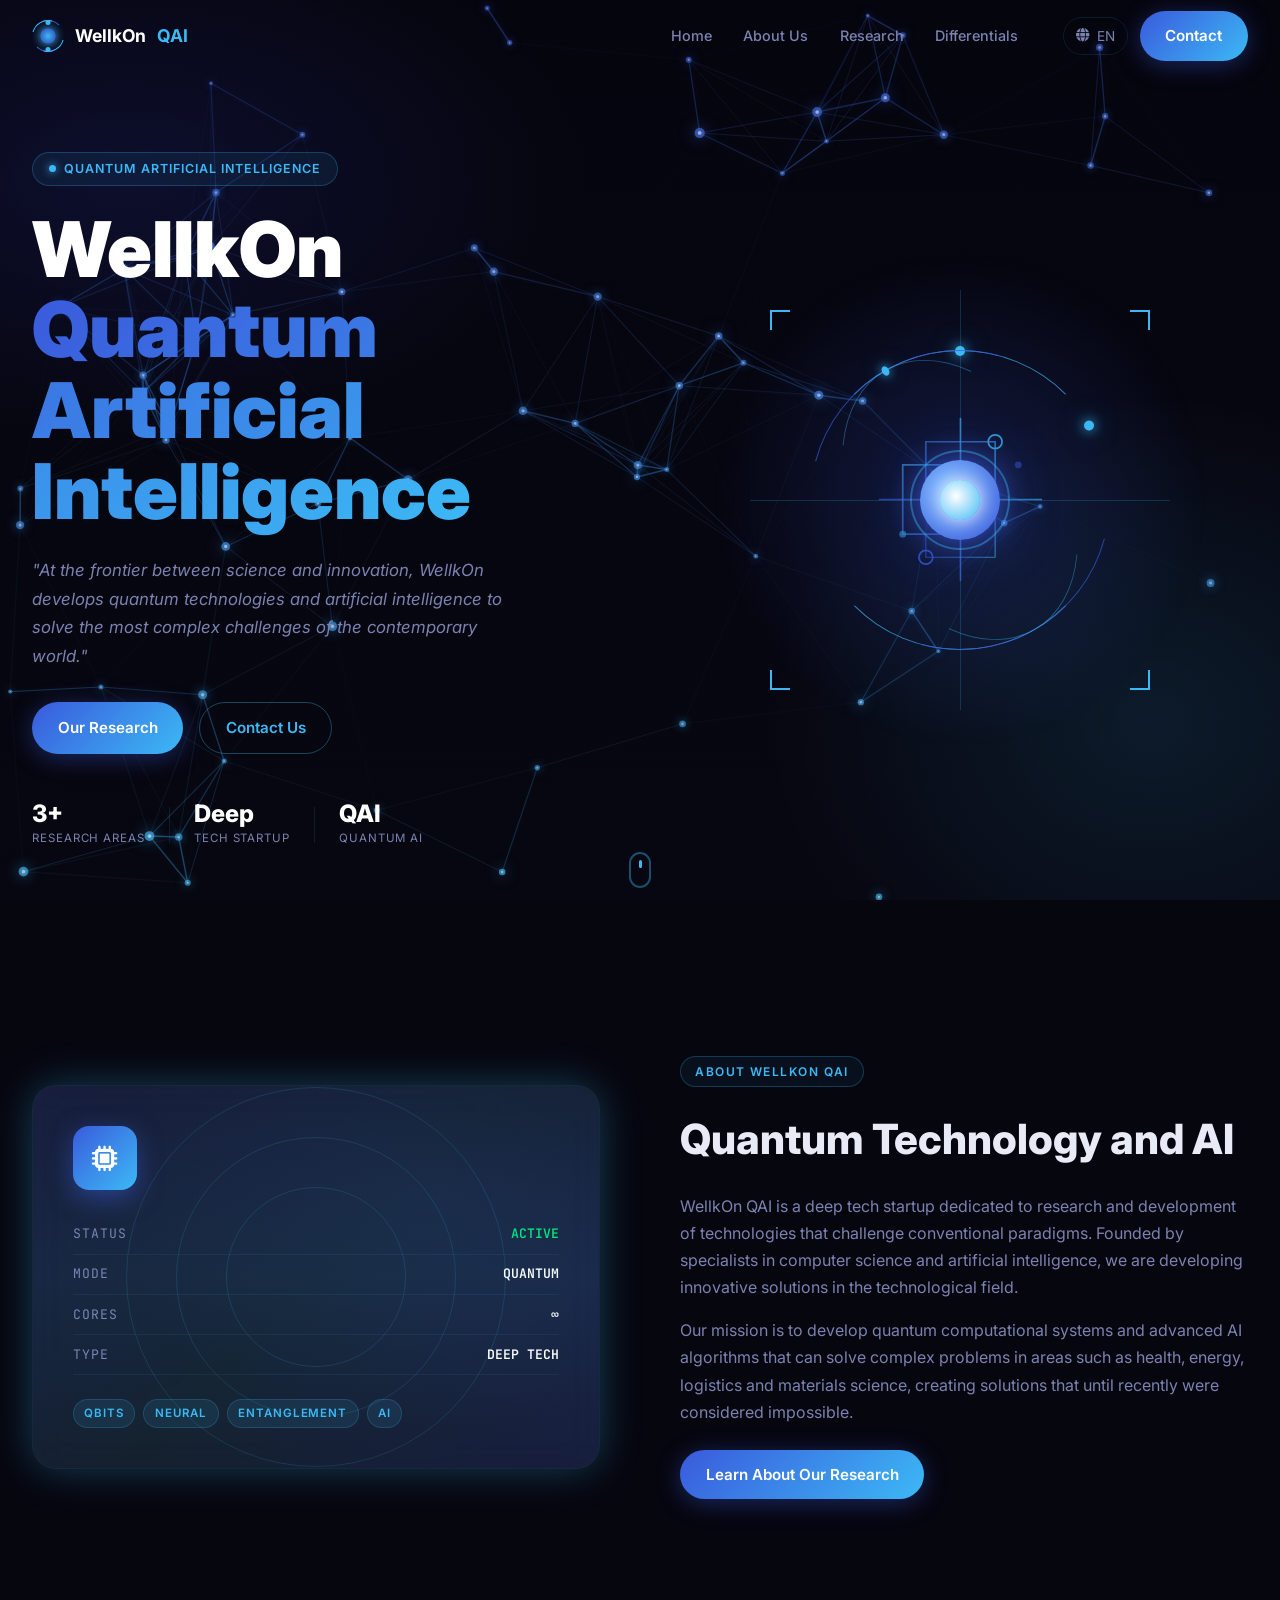
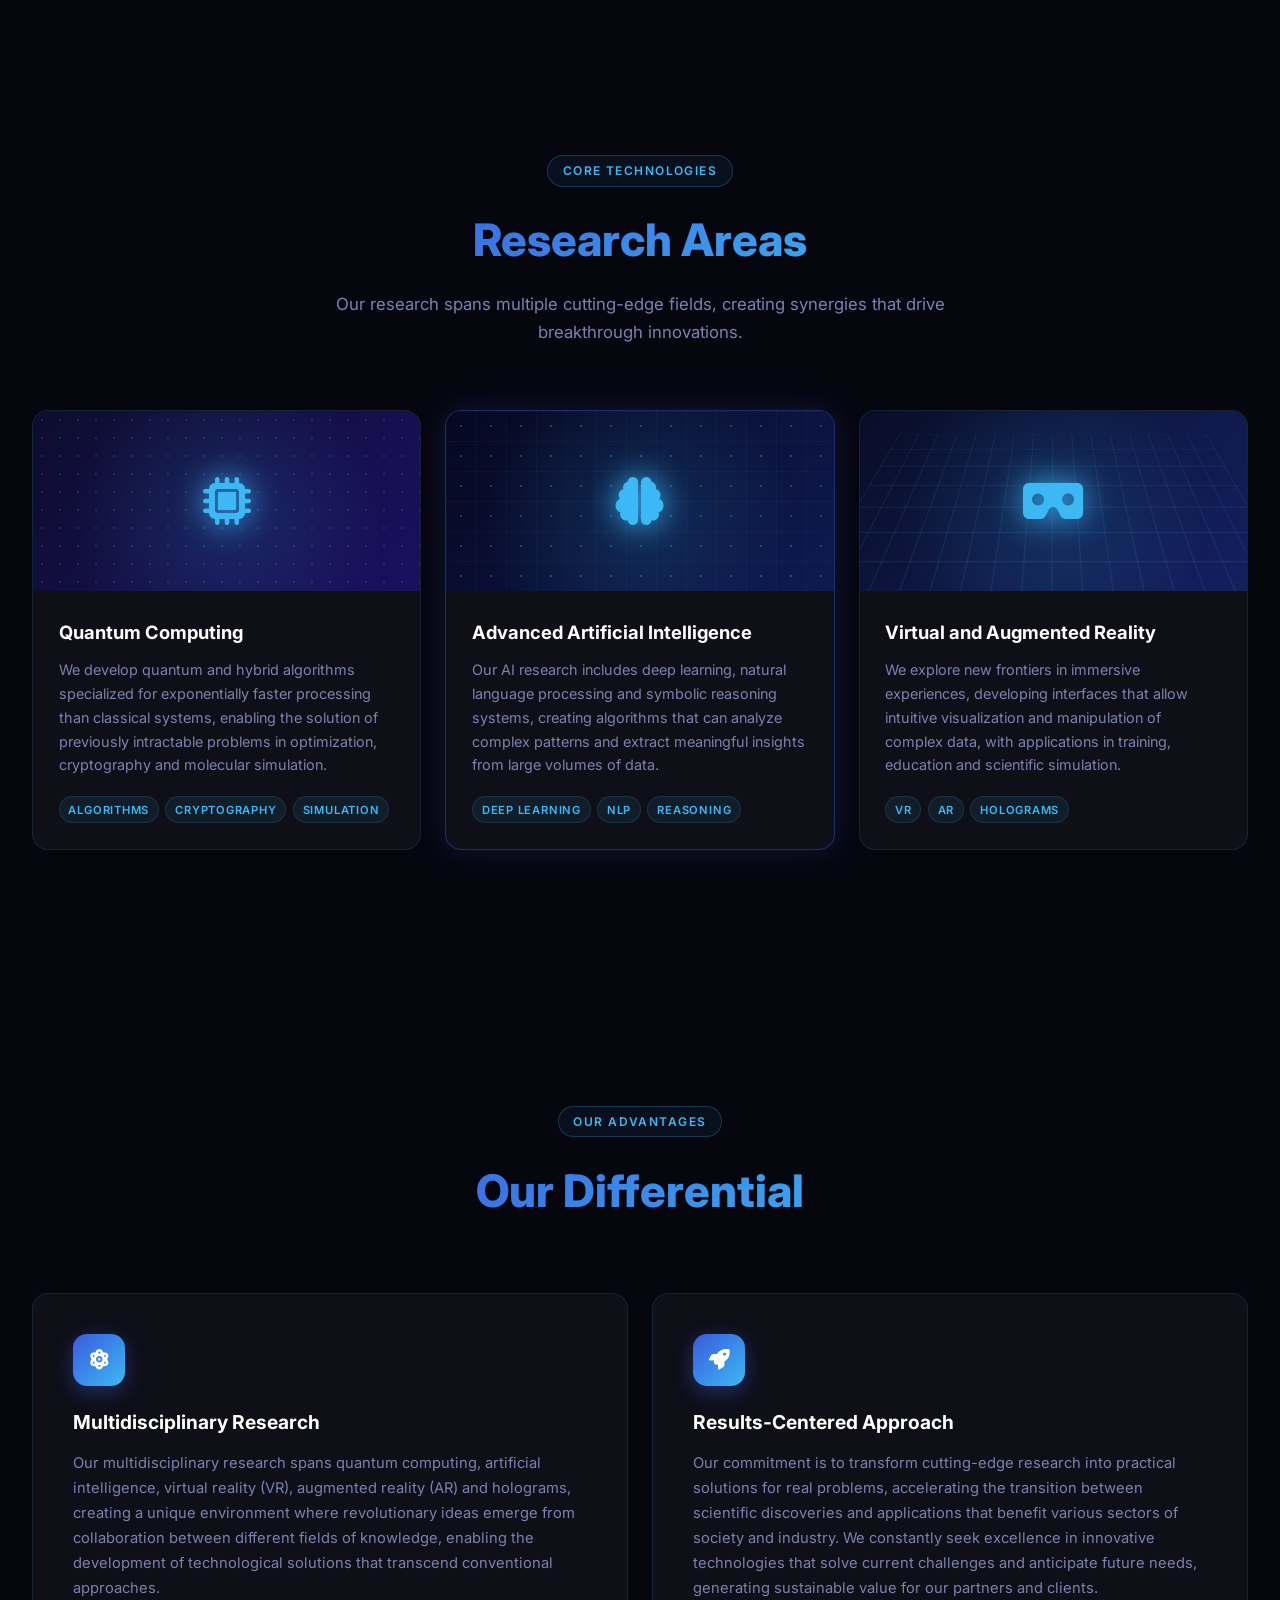
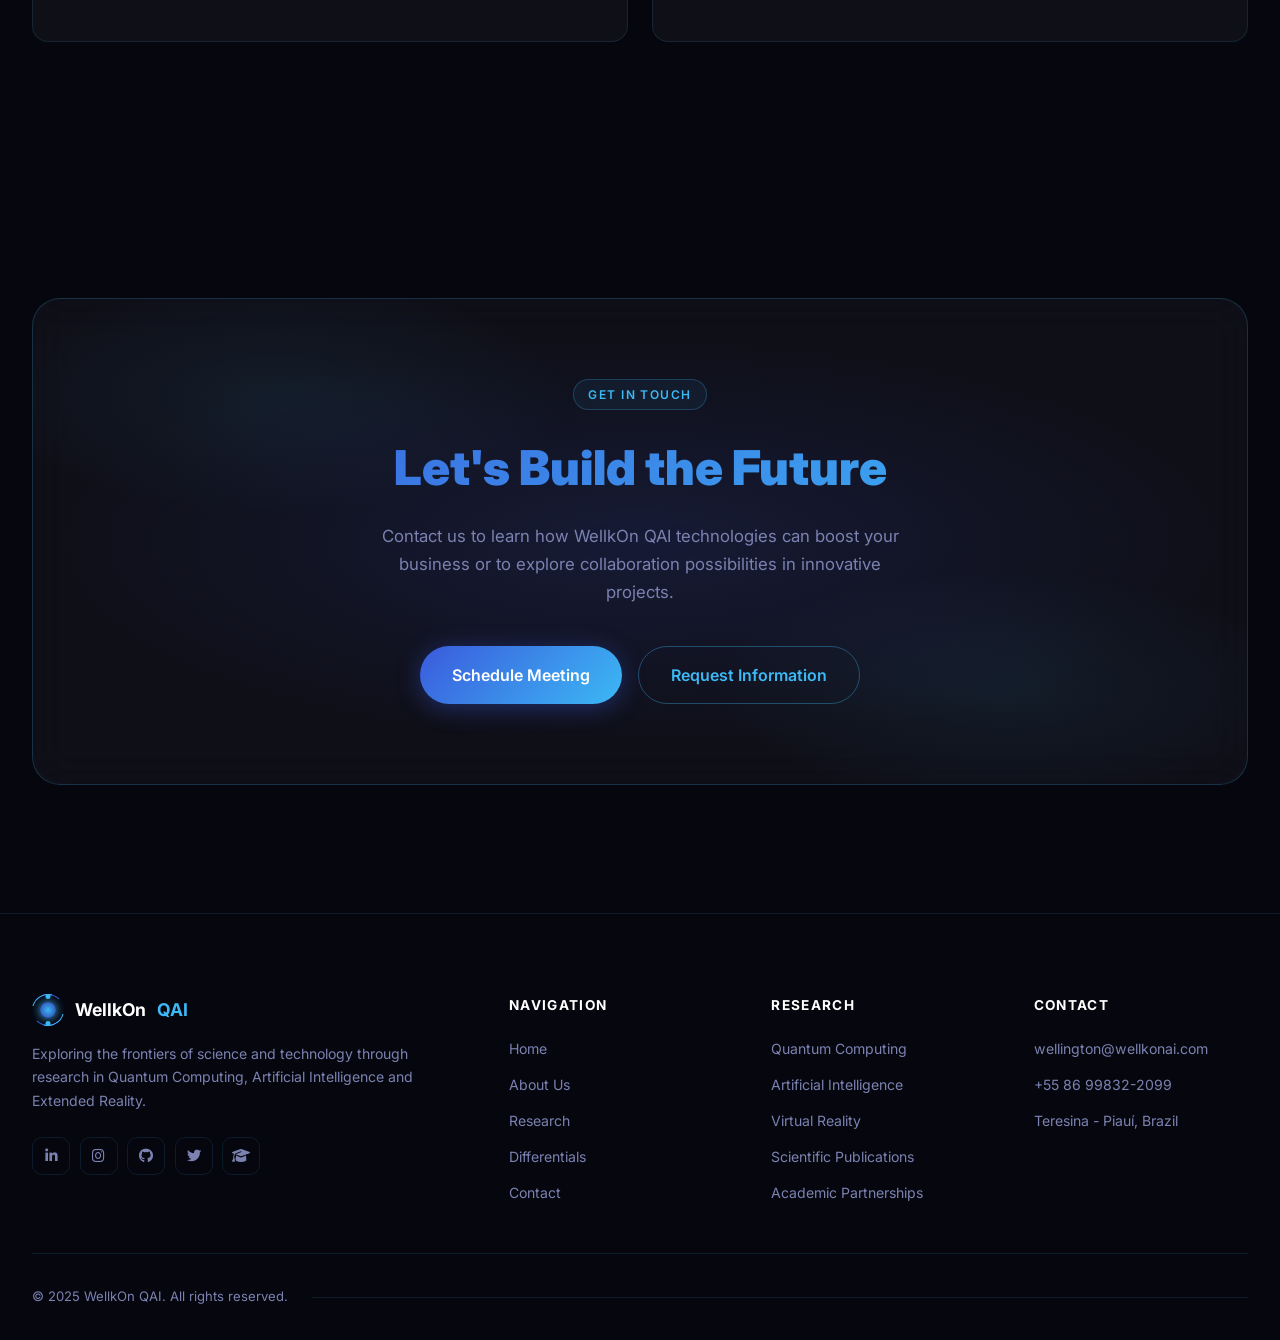
==== landing/index.html @ 9cd4941f "Redesign landing page com layout moderno e responsivo - Nova landing page futurista com visual quânt" ====
<!DOCTYPE html>
<html lang="en">
<head>
    <meta charset="UTF-8">
    <meta name="viewport" content="width=device-width, initial-scale=1.0">
    <title>WellkOn QAI: Quantum Artificial Intelligence</title>

    <script async src="https://www.googletagmanager.com/gtag/js?id=G-7LYT6LVWN9"></script>
    <script>
      window.dataLayer = window.dataLayer || [];
      function gtag(){dataLayer.push(arguments);}
      gtag('js', new Date());
      gtag('config', 'G-7LYT6LVWN9');
    </script>

    <link rel="preconnect" href="https://fonts.googleapis.com">
    <link rel="preconnect" href="https://fonts.gstatic.com" crossorigin>
    <link href="https://fonts.googleapis.com/css2?family=Inter:wght@300;400;500;600;700;800;900&family=JetBrains+Mono:wght@400;500&display=swap" rel="stylesheet">
    <link rel="stylesheet" href="https://cdnjs.cloudflare.com/ajax/libs/font-awesome/6.5.1/css/all.min.css" crossorigin="anonymous" referrerpolicy="no-referrer">
    <link rel="stylesheet" href="assets/css/style.css">
</head>
<body>
    <canvas id="neural-network"></canvas>
    <div class="nav-overlay" id="nav-overlay"></div>

    <!-- ══ HEADER ══════════════════════════════════════════════════ -->
    <header class="header" id="header">
        <div class="container">
            <nav class="nav">
                <a href="#home" class="logo">
                    <div class="logo-atom">
                        <div class="la-ring la-r1"></div>
                        <div class="la-ring la-r2"></div>
                        <div class="la-dot la-d1"></div>
                        <div class="la-dot la-d2"></div>
                        <div class="la-core"></div>
                    </div>
                    WellkOn <span>QAI</span>
                </a>

                <ul class="nav-menu" id="nav-menu">
                    <li><a href="#home"         class="nav-link" data-translate="nav-home">Home</a></li>
                    <li><a href="#about"        class="nav-link" data-translate="nav-about">About Us</a></li>
                    <li><a href="#research"     class="nav-link" data-translate="nav-research">Research</a></li>
                    <li><a href="#differential" class="nav-link" data-translate="nav-differential">Differentials</a></li>
                </ul>

                <div class="nav-right">
                    <button class="lang-btn" id="language-toggle" aria-label="Toggle language">
                        <i class="fas fa-globe"></i>
                        <span id="current-language">EN</span>
                    </button>
                    <a href="mailto:wellington@wellkonai.com" class="btn-primary" data-translate="nav-contact">Contact</a>
                    <button class="hamburger" id="mobile-toggle" aria-label="Menu">
                        <span></span><span></span><span></span>
                    </button>
                </div>
            </nav>
        </div>
    </header>

    <!-- ══ HERO ════════════════════════════════════════════════════ -->
    <section class="hero" id="home">
        <div class="container">
            <div class="hero-grid">

                <div class="hero-content">
                    <div class="pill-badge">
                        <span class="pill-dot"></span>
                        <span data-translate="hero-badge">Quantum Artificial Intelligence</span>
                    </div>

                    <h1>WellkOn<br>
                        <span class="grad-text" data-translate="hero-title-2">Quantum AI</span>
                    </h1>

                    <p class="hero-sub" data-translate="hero-vision">
                        "At the frontier between science and innovation, WellkOn develops quantum technologies and artificial intelligence to solve the most complex challenges of the contemporary world."
                    </p>

                    <div class="hero-actions">
                        <a href="#research"                    class="btn-primary"  data-translate="hero-cta1">Our Research</a>
                        <a href="mailto:wellington@wellkonai.com" class="btn-ghost"    data-translate="hero-cta2">Contact Us</a>
                    </div>

                    <div class="hero-metrics">
                        <div class="metric">
                            <strong>3+</strong>
                            <span data-translate="hstat-areas">Research Areas</span>
                        </div>
                        <div class="metric-sep"></div>
                        <div class="metric">
                            <strong>Deep</strong>
                            <span data-translate="hstat-tech">Tech Startup</span>
                        </div>
                        <div class="metric-sep"></div>
                        <div class="metric">
                            <strong>QAI</strong>
                            <span data-translate="hstat-quantum">Quantum AI</span>
                        </div>
                    </div>
                </div>

                <!-- Futuristic quantum sphere visual -->
                <div class="hero-visual">
                    <div class="qviz">
                        <div class="qv-glow"></div>
                        <div class="qv-sphere">
                            <div class="qv-ring qv-r1"><div class="qv-electron"></div></div>
                            <div class="qv-ring qv-r2"><div class="qv-electron"></div></div>
                            <div class="qv-ring qv-r3"><div class="qv-electron"></div></div>
                            <div class="qv-core">
                                <div class="qv-core-inner"></div>
                                <div class="qv-core-pulse"></div>
                            </div>
                        </div>
                        <div class="qv-circuit">
                            <svg viewBox="0 0 200 200" fill="none" xmlns="http://www.w3.org/2000/svg">
                                <path d="M30 100 H70 V50 H130 V100 H170" stroke="url(#g1)" stroke-width="1.5" stroke-linecap="round"/>
                                <path d="M100 30 V70 H50 V130 H100 V170" stroke="url(#g2)" stroke-width="1.5" stroke-linecap="round"/>
                                <path d="M130 100 V150 H70 V130"          stroke="url(#g1)" stroke-width="1" stroke-linecap="round"/>
                                <circle cx="70"  cy="100" r="4"  fill="#3CB9F5"/>
                                <circle cx="130" cy="100" r="4"  fill="#3A5ADC"/>
                                <circle cx="100" cy="70"  r="4"  fill="#3CB9F5"/>
                                <circle cx="100" cy="130" r="4"  fill="#3A5ADC"/>
                                <circle cx="130" cy="50"  r="6"  fill="none" stroke="#3CB9F5" stroke-width="1.5"/>
                                <circle cx="70"  cy="150" r="6"  fill="none" stroke="#3A5ADC" stroke-width="1.5"/>
                                <circle cx="50"  cy="130" r="3"  fill="#3CB9F5" opacity="0.6"/>
                                <circle cx="150" cy="70"  r="3"  fill="#3A5ADC" opacity="0.6"/>
                                <defs>
                                    <linearGradient id="g1" x1="0" y1="0" x2="1" y2="0">
                                        <stop offset="0%"   stop-color="#3A5ADC" stop-opacity="0.8"/>
                                        <stop offset="100%" stop-color="#3CB9F5" stop-opacity="0.8"/>
                                    </linearGradient>
                                    <linearGradient id="g2" x1="0" y1="0" x2="0" y2="1">
                                        <stop offset="0%"   stop-color="#3CB9F5" stop-opacity="0.8"/>
                                        <stop offset="100%" stop-color="#3A5ADC" stop-opacity="0.8"/>
                                    </linearGradient>
                                </defs>
                            </svg>
                        </div>
                        <div class="qv-hud">
                            <div class="qv-hud-line qv-hl1"></div>
                            <div class="qv-hud-line qv-hl2"></div>
                            <div class="qv-hud-corner qv-hc-tl"></div>
                            <div class="qv-hud-corner qv-hc-tr"></div>
                            <div class="qv-hud-corner qv-hc-bl"></div>
                            <div class="qv-hud-corner qv-hc-br"></div>
                        </div>
                    </div>
                </div>
            </div>
        </div>

        <div class="scroll-hint">
            <div class="scroll-mouse"><div class="scroll-wheel"></div></div>
        </div>
    </section>

    <!-- ══ ABOUT ═══════════════════════════════════════════════════ -->
    <section class="about" id="about">
        <div class="container">
            <div class="about-grid">

                <!-- Futuristic holographic card visual -->
                <div class="holo-card fade-in">
                    <div class="holo-glow"></div>
                    <div class="holo-bg"></div>
                    <div class="holo-rings">
                        <div class="hr hr1"></div>
                        <div class="hr hr2"></div>
                        <div class="hr hr3"></div>
                    </div>
                    <div class="holo-icon"><i class="fas fa-microchip"></i></div>
                    <div class="holo-data">
                        <div class="hd-row"><span class="hd-key">STATUS</span><span class="hd-val hd-online">ACTIVE</span></div>
                        <div class="hd-row"><span class="hd-key">MODE</span><span class="hd-val">QUANTUM</span></div>
                        <div class="hd-row"><span class="hd-key">CORES</span><span class="hd-val">∞</span></div>
                        <div class="hd-row"><span class="hd-key">TYPE</span><span class="hd-val">DEEP TECH</span></div>
                    </div>
                    <div class="holo-tags">
                        <span>QBits</span><span>Neural</span><span>Entanglement</span><span>AI</span>
                    </div>
                    <div class="holo-scan"></div>
                </div>

                <div class="about-content fade-in">
                    <span class="section-label" data-translate="about-label">About WellkOn QAI</span>
                    <h2 data-translate="about-title">Quantum Technology and AI</h2>
                    <p data-translate="about-description1">
                        WellkOn QAI is a deep tech startup dedicated to research and development of technologies that challenge conventional paradigms. Founded by specialists in computer science and artificial intelligence, we are developing innovative solutions in the technological field.
                    </p>
                    <p data-translate="about-description2">
                        Our mission is to develop quantum computational systems and advanced AI algorithms that can solve complex problems in areas such as health, energy, logistics and materials science, creating solutions that until recently were considered impossible.
                    </p>
                    <a href="#research" class="btn-primary" data-translate="about-cta">Learn About Our Research</a>
                </div>
            </div>
        </div>
    </section>

    <!-- ══ RESEARCH ════════════════════════════════════════════════ -->
    <section class="research-section" id="research">
        <div class="container">
            <div class="section-head fade-in">
                <span class="section-label" data-translate="research-label">Core Technologies</span>
                <h2 class="grad-text" data-translate="research-title">Research Areas</h2>
                <p data-translate="research-description">Our research spans multiple cutting-edge fields, creating synergies that drive breakthrough innovations.</p>
            </div>

            <div class="r-grid">
                <div class="r-card fade-in">
                    <div class="r-card-img r-img-quantum">
                        <div class="r-img-overlay"></div>
                        <div class="r-img-icon"><i class="fas fa-microchip"></i></div>
                        <div class="r-img-dots"></div>
                    </div>
                    <div class="r-card-body">
                        <h3 data-translate="research-quantum-title">Quantum Computing</h3>
                        <p data-translate="research-quantum-description">We develop quantum and hybrid algorithms specialized for exponentially faster processing than classical systems, enabling the solution of previously intractable problems in optimization, cryptography and molecular simulation.</p>
                        <div class="r-tags"><span>Algorithms</span><span>Cryptography</span><span>Simulation</span></div>
                    </div>
                </div>

                <div class="r-card r-card-featured fade-in">
                    <div class="r-card-img r-img-ai">
                        <div class="r-img-overlay"></div>
                        <div class="r-img-icon"><i class="fas fa-brain"></i></div>
                        <div class="r-img-nodes"></div>
                    </div>
                    <div class="r-card-body">
                        <h3 data-translate="research-ai-title">Advanced Artificial Intelligence</h3>
                        <p data-translate="research-ai-description">Our AI research includes deep learning, natural language processing and symbolic reasoning systems, creating algorithms that can analyze complex patterns and extract meaningful insights from large volumes of data.</p>
                        <div class="r-tags"><span>Deep Learning</span><span>NLP</span><span>Reasoning</span></div>
                    </div>
                </div>

                <div class="r-card fade-in">
                    <div class="r-card-img r-img-vr">
                        <div class="r-img-overlay"></div>
                        <div class="r-img-icon"><i class="fas fa-vr-cardboard"></i></div>
                        <div class="r-img-grid"></div>
                    </div>
                    <div class="r-card-body">
                        <h3 data-translate="research-vr-title">Virtual & Augmented Reality</h3>
                        <p data-translate="research-vr-description">We explore new frontiers in immersive experiences, developing interfaces that allow intuitive visualization and manipulation of complex data, with applications in training, education and scientific simulation.</p>
                        <div class="r-tags"><span>VR</span><span>AR</span><span>Holograms</span></div>
                    </div>
                </div>
            </div>
        </div>
    </section>

    <!-- ══ DIFFERENTIALS ═══════════════════════════════════════════ -->
    <section class="diff-section" id="differential">
        <div class="container">
            <div class="section-head fade-in">
                <span class="section-label" data-translate="differential-label">Our Advantages</span>
                <h2 class="grad-text" data-translate="differential-title">Our Differential</h2>
            </div>

            <div class="diff-grid">
                <div class="diff-card fade-in">
                    <div class="diff-icon-wrap"><i class="fas fa-atom"></i></div>
                    <h3 data-translate="differential-research-title">Multidisciplinary Research</h3>
                    <p data-translate="differential-research-description">Our multidisciplinary research spans quantum computing, artificial intelligence, virtual reality (VR), augmented reality (AR) and holograms, creating a unique environment where revolutionary ideas emerge from collaboration between different fields of knowledge, enabling the development of technological solutions that transcend conventional approaches.</p>
                </div>
                <div class="diff-card fade-in">
                    <div class="diff-icon-wrap"><i class="fas fa-rocket"></i></div>
                    <h3 data-translate="differential-results-title">Results-Centered Approach</h3>
                    <p data-translate="differential-results-description">Our commitment is to transform cutting-edge research into practical solutions for real problems, accelerating the transition between scientific discoveries and applications that benefit various sectors of society and industry. We constantly seek excellence in innovative technologies that solve current challenges and anticipate future needs.</p>
                </div>
            </div>
        </div>
    </section>

    <!-- ══ CTA ══════════════════════════════════════════════════════ -->
    <section class="cta-section" id="contact">
        <div class="container">
            <div class="cta-box fade-in">
                <div class="cta-gfx"></div>
                <span class="section-label">Get In Touch</span>
                <h2 class="grad-text" data-translate="cta-title">Let's Build the Future</h2>
                <p data-translate="cta-description">Contact us to learn how WellkOn QAI technologies can boost your business or to explore collaboration possibilities in innovative projects.</p>
                <div class="cta-btns">
                    <a href="mailto:wellington@wellkonai.com" class="btn-primary btn-lg" data-translate="cta-button1">Schedule Meeting</a>
                    <a href="mailto:wellington@wellkonai.com" class="btn-ghost   btn-lg" data-translate="cta-button2">Request Information</a>
                </div>
            </div>
        </div>
    </section>

    <!-- ══ FOOTER ═══════════════════════════════════════════════════ -->
    <footer class="footer">
        <div class="container">
            <div class="footer-grid">
                <div class="footer-brand">
                    <a href="#home" class="logo">
                        <div class="logo-atom">
                            <div class="la-ring la-r1"></div>
                            <div class="la-ring la-r2"></div>
                            <div class="la-dot la-d1"></div>
                            <div class="la-dot la-d2"></div>
                            <div class="la-core"></div>
                        </div>
                        WellkOn <span>QAI</span>
                    </a>
                    <p data-translate="footer-description">Exploring the frontiers of science and technology through research in Quantum Computing, Artificial Intelligence and Extended Reality.</p>
                    <div class="socials">
                        <a href="#" class="soc-btn" aria-label="LinkedIn"         rel="noopener"><i class="fab fa-linkedin-in"></i></a>
                        <a href="#" class="soc-btn" aria-label="Instagram @Qubits" rel="noopener"><i class="fab fa-instagram"></i></a>
                        <a href="#" class="soc-btn" aria-label="GitHub"           rel="noopener"><i class="fab fa-github"></i></a>
                        <a href="#" class="soc-btn" aria-label="Twitter"          rel="noopener"><i class="fab fa-twitter"></i></a>
                        <a href="#" class="soc-btn" aria-label="ResearchGate"     rel="noopener"><i class="fas fa-graduation-cap"></i></a>
                    </div>
                </div>

                <div>
                    <h4 data-translate="footer-nav-title">Navigation</h4>
                    <ul class="footer-links">
                        <li><a href="#home"         data-translate="nav-home">Home</a></li>
                        <li><a href="#about"        data-translate="nav-about">About Us</a></li>
                        <li><a href="#research"     data-translate="nav-research">Research</a></li>
                        <li><a href="#differential" data-translate="nav-differential">Differentials</a></li>
                        <li><a href="#contact"      data-translate="nav-contact">Contact</a></li>
                    </ul>
                </div>

                <div>
                    <h4 data-translate="footer-research-title">Research</h4>
                    <ul class="footer-links">
                        <li><a href="#" data-translate="footer-quantum">Quantum Computing</a></li>
                        <li><a href="#" data-translate="footer-ai">Artificial Intelligence</a></li>
                        <li><a href="#" data-translate="footer-vr">Virtual Reality</a></li>
                        <li><a href="#" data-translate="footer-publications">Scientific Publications</a></li>
                        <li><a href="#" data-translate="footer-partnerships">Academic Partnerships</a></li>
                    </ul>
                </div>

                <div>
                    <h4 data-translate="footer-contact-title">Contact</h4>
                    <ul class="footer-links">
                        <li><a href="mailto:wellington@wellkonai.com">wellington@wellkonai.com</a></li>
                        <li><a href="tel:+5586998322099">+55 86 99832-2099</a></li>
                        <li><a href="#" data-translate="footer-location">Teresina – Piauí, Brazil</a></li>
                    </ul>
                </div>
            </div>

            <div class="footer-bottom">
                <p data-translate="footer-copyright">© 2025 WellkOn QAI. All rights reserved.</p>
                <div class="footer-line"></div>
            </div>
        </div>
    </footer>

    <script src="assets/js/main.js" defer></script>
</body>
</html>
---- landing/assets/css/style.css ----
/* ═══════════════════════════════════════════════════════════════
   WELLKON QAI — Modern Futuristic Design System
   Colors from logo: deep blue #2D35A8 → bright blue #3CB9F5 + white
═══════════════════════════════════════════════════════════════ */

:root {
    --bg:         #06060F;
    --bg2:        #0A0A18;
    --blue-deep:  #2D35A8;
    --blue-mid:   #3A5ADC;
    --blue-light: #3CB9F5;
    --white:      #FFFFFF;
    --text:       #E8EAF6;
    --muted:      #7B82B0;
    --border:     rgba(60, 185, 245, 0.12);
    --glass:      rgba(255, 255, 255, 0.04);
    --glass-b:    rgba(60, 185, 245, 0.15);
    --grad:       linear-gradient(135deg, var(--blue-mid) 0%, var(--blue-light) 100%);
    --glow:       0 0 40px rgba(60, 185, 245, 0.3);
    --glow-sm:    0 0 20px rgba(60, 185, 245, 0.2);
    --radius:     16px;
    --radius-sm:  10px;
    --font:       'Inter', -apple-system, sans-serif;
    --mono:       'JetBrains Mono', monospace;
    --nav-h:      72px;
    --container:  min(1280px, calc(100vw - 2rem));
}

/* ── Reset ───────────────────────────────────────────────────── */
*, *::before, *::after { margin: 0; padding: 0; box-sizing: border-box; }
html { scroll-behavior: smooth; scroll-padding-top: var(--nav-h); }
body {
    font-family: var(--font);
    background: var(--bg);
    color: var(--text);
    line-height: 1.65;
    overflow-x: hidden;
    -webkit-font-smoothing: antialiased;
}
img { display: block; max-width: 100%; }
a  { color: inherit; text-decoration: none; }

/* ── Neural network canvas ───────────────────────────────────── */
#neural-network {
    position: fixed; inset: 0;
    z-index: -1;
    pointer-events: none;
}

/* Background gradient behind canvas */
body::before {
    content: '';
    position: fixed; inset: 0;
    background:
        radial-gradient(ellipse 60% 50% at 10% 20%, rgba(45, 53, 168, 0.25) 0%, transparent 60%),
        radial-gradient(ellipse 50% 60% at 90% 80%, rgba(60, 185, 245, 0.15) 0%, transparent 60%),
        linear-gradient(180deg, #06060F 0%, #080812 100%);
    z-index: -2;
    animation: bgPulse 20s ease-in-out infinite;
}
@keyframes bgPulse {
    0%,100% { opacity: 1; }
    50%      { opacity: 0.8; }
}

/* ── Utilities ───────────────────────────────────────────────── */
.container { width: var(--container); margin: 0 auto; padding: 0 1rem; }

.grad-text {
    background: var(--grad);
    -webkit-background-clip: text;
    background-clip: text;
    -webkit-text-fill-color: transparent;
}

.section-label {
    display: inline-block;
    font-size: .75rem;
    font-weight: 600;
    letter-spacing: .12em;
    text-transform: uppercase;
    color: var(--blue-light);
    border: 1px solid rgba(60,185,245,.25);
    padding: .3rem .9rem;
    border-radius: 99px;
    margin-bottom: 1.1rem;
    background: rgba(60,185,245,.06);
}

.section-head {
    text-align: center;
    max-width: 640px;
    margin: 0 auto 4rem;
}
.section-head h2 { font-size: clamp(2rem, 4vw, 2.8rem); font-weight: 800; margin-bottom: .8rem; }
.section-head p  { color: var(--muted); font-size: 1.05rem; }

/* fade-in animation */
.fade-in { opacity: 0; transform: translateY(28px); transition: opacity .7s ease, transform .7s ease; }
.fade-in.visible { opacity: 1; transform: none; }

/* ── Buttons ─────────────────────────────────────────────────── */
.btn-primary, .btn-ghost {
    display: inline-flex; align-items: center; gap: .5rem;
    font-size: .95rem; font-weight: 600;
    padding: .75rem 1.6rem;
    border-radius: 99px;
    transition: transform .2s, box-shadow .2s, background .2s;
    cursor: pointer; border: none;
    white-space: nowrap;
}
.btn-primary {
    background: var(--grad);
    color: #fff;
    box-shadow: 0 4px 24px rgba(58, 90, 220, .4);
}
.btn-primary:hover { transform: translateY(-2px); box-shadow: 0 8px 32px rgba(58, 90, 220, .55); }

.btn-ghost {
    background: transparent;
    color: var(--blue-light);
    border: 1.5px solid rgba(60,185,245,.35);
}
.btn-ghost:hover { background: rgba(60,185,245,.08); transform: translateY(-2px); border-color: var(--blue-light); }

.btn-lg { padding: .9rem 2rem; font-size: 1rem; }

/* ── Header / Nav ────────────────────────────────────────────── */
.header {
    position: fixed; top: 0; left: 0; right: 0;
    height: var(--nav-h);
    z-index: 1000;
    transition: background .3s, box-shadow .3s;
}
.header.scrolled {
    background: rgba(6, 6, 15, .88);
    backdrop-filter: blur(20px);
    box-shadow: 0 1px 0 var(--border);
}

.nav {
    display: flex;
    align-items: center;
    height: var(--nav-h);
    gap: 2rem;
}

.logo {
    display: flex; align-items: center; gap: .7rem;
    font-size: 1.1rem; font-weight: 700;
    flex-shrink: 0;
    color: var(--white);
}
.logo span { color: var(--blue-light); }

/* Mini atom logo */
.logo-atom {
    position: relative; width: 32px; height: 32px; flex-shrink: 0;
}
.la-ring {
    position: absolute; inset: 0;
    border-radius: 50%;
    border: 1.5px solid transparent;
}
.la-r1 {
    border-color: var(--blue-mid) transparent;
    animation: laR1 2.2s linear infinite;
}
.la-r2 {
    border-color: transparent var(--blue-light);
    transform: rotate(60deg);
    animation: laR2 3s linear infinite;
}
@keyframes laR1 { to { transform: rotate(360deg); } }
@keyframes laR2 { to { transform: rotate(420deg); } }
.la-dot {
    position: absolute; width: 5px; height: 5px;
    border-radius: 50%; background: var(--blue-light);
}
.la-d1 { top: 0; left: 50%; transform: translateX(-50%); }
.la-d2 { bottom: 0; left: 50%; transform: translateX(-50%); }
.la-core {
    position: absolute; inset: 8px;
    border-radius: 50%;
    background: radial-gradient(circle, var(--blue-light), var(--blue-deep));
    box-shadow: 0 0 10px var(--blue-light);
}

.nav-menu {
    display: flex; list-style: none; gap: .25rem;
    margin-left: auto;
}
.nav-link {
    display: block; padding: .5rem .85rem;
    font-size: .9rem; font-weight: 500; color: var(--muted);
    border-radius: 8px;
    transition: color .2s, background .2s;
}
.nav-link:hover { color: var(--white); background: rgba(255,255,255,.06); }

.nav-right { display: flex; align-items: center; gap: .75rem; flex-shrink: 0; }

.lang-btn {
    display: flex; align-items: center; gap: .4rem;
    background: none; border: 1px solid var(--border);
    color: var(--muted); font: inherit; font-size: .85rem;
    padding: .4rem .75rem; border-radius: 99px; cursor: pointer;
    transition: color .2s, border-color .2s;
}
.lang-btn:hover { color: var(--blue-light); border-color: var(--blue-light); }

.hamburger {
    display: none; flex-direction: column; gap: 5px;
    background: none; border: none; cursor: pointer; padding: .5rem;
}
.hamburger span {
    display: block; width: 22px; height: 2px;
    background: var(--text); border-radius: 2px;
    transition: transform .3s, opacity .3s;
}
.hamburger.open span:nth-child(1) { transform: translateY(7px) rotate(45deg); }
.hamburger.open span:nth-child(2) { opacity: 0; }
.hamburger.open span:nth-child(3) { transform: translateY(-7px) rotate(-45deg); }

/* Mobile nav overlay */
.nav-overlay {
    display: none; position: fixed; inset: 0;
    background: rgba(0,0,0,.6); z-index: 998;
    backdrop-filter: blur(4px);
}
.nav-overlay.active { display: block; }

/* ── Hero ────────────────────────────────────────────────────── */
.hero {
    min-height: 100vh;
    padding: calc(var(--nav-h) + 5rem) 0 5rem;
    display: flex; align-items: center;
    position: relative;
}

.hero-grid {
    display: grid;
    grid-template-columns: 1fr 1fr;
    align-items: center;
    gap: 4rem;
}

/* pill badge */
.pill-badge {
    display: inline-flex; align-items: center; gap: .5rem;
    font-size: .78rem; font-weight: 600; letter-spacing: .08em; text-transform: uppercase;
    color: var(--blue-light);
    background: rgba(60,185,245,.08);
    border: 1px solid rgba(60,185,245,.25);
    padding: .35rem 1rem; border-radius: 99px;
    margin-bottom: 1.5rem;
}
.pill-dot {
    width: 7px; height: 7px; border-radius: 50%;
    background: var(--blue-light);
    box-shadow: 0 0 8px var(--blue-light);
    animation: blink 1.6s ease-in-out infinite;
}
@keyframes blink { 0%,100%{opacity:1} 50%{opacity:.3} }

.hero-content h1 {
    font-size: clamp(3rem, 6vw, 5rem);
    font-weight: 900;
    line-height: 1.05;
    color: var(--white);
    margin-bottom: 1.5rem;
}
.hero-sub {
    font-size: 1.05rem;
    color: var(--muted);
    line-height: 1.7;
    max-width: 480px;
    margin-bottom: 2rem;
    font-style: italic;
}
.hero-actions { display: flex; gap: 1rem; flex-wrap: wrap; margin-bottom: 3rem; }

.hero-metrics {
    display: flex; align-items: center; gap: 1.5rem;
}
.metric { display: flex; flex-direction: column; }
.metric strong { font-size: 1.5rem; font-weight: 800; color: var(--white); line-height: 1; }
.metric span   { font-size: .72rem; text-transform: uppercase; letter-spacing: .08em; color: var(--muted); margin-top: .2rem; }
.metric-sep    { width: 1px; height: 36px; background: var(--border); }

/* ── Quantum Sphere Visual ───────────────────────────────────── */
.hero-visual { display: flex; justify-content: center; align-items: center; }

.qviz {
    position: relative;
    width: 420px; height: 420px;
    display: flex; align-items: center; justify-content: center;
}

.qv-glow {
    position: absolute; inset: -40px;
    background: radial-gradient(circle, rgba(58,90,220,.25) 0%, transparent 70%);
    animation: qGlowPulse 4s ease-in-out infinite;
}
@keyframes qGlowPulse { 0%,100%{opacity:.6} 50%{opacity:1} }

.qv-sphere {
    position: absolute; inset: 60px;
    display: flex; align-items: center; justify-content: center;
}

.qv-ring {
    position: absolute; inset: 0;
    border-radius: 50%;
    border: 1.5px solid transparent;
}
.qv-r1 { border-color: rgba(60,185,245,.7) transparent; animation: qr1 4s linear infinite; }
.qv-r2 { border-color: transparent rgba(58,90,220,.7); transform: rotate(60deg); animation: qr2 6s linear infinite; }
.qv-r3 { border-color: rgba(60,185,245,.4) transparent; transform: rotate(-30deg) scaleX(.7); animation: qr3 5s linear infinite reverse; }
@keyframes qr1 { to{transform: rotate(360deg)} }
@keyframes qr2 { to{transform: rotate(420deg)} }
@keyframes qr3 { to{transform: rotate(-390deg) scaleX(.7)} }

.qv-electron {
    position: absolute; top: -5px; left: 50%; transform: translateX(-50%);
    width: 10px; height: 10px; border-radius: 50%;
    background: var(--blue-light);
    box-shadow: 0 0 12px var(--blue-light), 0 0 24px rgba(60,185,245,.5);
}

.qv-core {
    position: absolute; width: 80px; height: 80px;
    border-radius: 50%;
    background: radial-gradient(circle at 35% 35%, #7BB8FF, var(--blue-mid));
    box-shadow: 0 0 30px rgba(58,90,220,.8), 0 0 60px rgba(58,90,220,.4);
    display: flex; align-items: center; justify-content: center;
    z-index: 2;
}
.qv-core-inner {
    width: 40px; height: 40px; border-radius: 50%;
    background: radial-gradient(circle at 40% 40%, #FFFFFF, var(--blue-light));
    box-shadow: 0 0 20px #fff;
    animation: corePulse 2.5s ease-in-out infinite;
}
.qv-core-pulse {
    position: absolute; inset: -10px; border-radius: 50%;
    border: 2px solid rgba(60,185,245,.4);
    animation: ringExpand 2.5s ease-out infinite;
}
@keyframes corePulse { 0%,100%{transform:scale(1)} 50%{transform:scale(1.1)} }
@keyframes ringExpand { 0%{transform:scale(.8);opacity:1} 100%{transform:scale(1.8);opacity:0} }

.qv-circuit {
    position: absolute; inset: 0;
    display: flex; align-items: center; justify-content: center;
    opacity: .8;
}
.qv-circuit svg { width: 55%; height: 55%; }

.qv-hud {
    position: absolute; inset: 0; pointer-events: none;
}
.qv-hud-corner {
    position: absolute; width: 20px; height: 20px;
}
.qv-hc-tl { top: 20px;  left: 20px;  border-top: 2px solid var(--blue-light); border-left: 2px solid var(--blue-light); }
.qv-hc-tr { top: 20px;  right: 20px; border-top: 2px solid var(--blue-light); border-right: 2px solid var(--blue-light); }
.qv-hc-bl { bottom: 20px; left: 20px;  border-bottom: 2px solid var(--blue-light); border-left: 2px solid var(--blue-light); }
.qv-hc-br { bottom: 20px; right: 20px; border-bottom: 2px solid var(--blue-light); border-right: 2px solid var(--blue-light); }

.qv-hud-line {
    position: absolute; background: rgba(60,185,245,.2);
}
.qv-hl1 { top: 50%; left: 0; right: 0; height: 1px; }
.qv-hl2 { left: 50%; top: 0; bottom: 0; width: 1px; }

/* Scroll hint */
.scroll-hint {
    position: absolute; bottom: 2.5rem; left: 50%; transform: translateX(-50%);
    display: flex; flex-direction: column; align-items: center; gap: .5rem;
}
.scroll-mouse {
    width: 22px; height: 36px; border: 2px solid rgba(60,185,245,.4);
    border-radius: 12px; display: flex; justify-content: center; padding-top: 6px;
}
.scroll-wheel {
    width: 3px; height: 8px; background: var(--blue-light);
    border-radius: 3px; animation: scrollWheel 1.8s ease-in-out infinite;
}
@keyframes scrollWheel { 0%{transform:translateY(0);opacity:1} 100%{transform:translateY(10px);opacity:0} }

/* ── About ───────────────────────────────────────────────────── */
.about {
    padding: 8rem 0;
    position: relative;
}

.about-grid {
    display: grid;
    grid-template-columns: 1fr 1fr;
    gap: 5rem;
    align-items: center;
}

/* Holographic card */
.holo-card {
    position: relative;
    background: var(--glass);
    border: 1px solid var(--glass-b);
    border-radius: 24px;
    padding: 2.5rem;
    overflow: hidden;
    backdrop-filter: blur(20px);
    box-shadow: var(--glow);
}
.holo-glow {
    position: absolute; inset: -1px;
    border-radius: 24px;
    background: linear-gradient(135deg, rgba(58,90,220,.2), rgba(60,185,245,.1), rgba(58,90,220,.2));
    z-index: 0;
    animation: holoBorder 4s ease-in-out infinite;
}
@keyframes holoBorder { 0%,100%{opacity:.5} 50%{opacity:1} }

.holo-bg {
    position: absolute; inset: 0;
    background: radial-gradient(ellipse at 70% 30%, rgba(58,90,220,.12), transparent 60%);
}

.holo-rings {
    position: absolute; top: 50%; left: 50%;
    transform: translate(-50%, -50%);
    pointer-events: none;
}
.hr {
    position: absolute; border-radius: 50%;
    border: 1px solid rgba(60,185,245,.15);
    transform: translate(-50%, -50%);
}
.hr1 { width: 180px; height: 180px; top:0; left:0; }
.hr2 { width: 280px; height: 280px; top:0; left:0; }
.hr3 { width: 380px; height: 380px; top:0; left:0; }

.holo-icon {
    position: relative; z-index: 1;
    width: 64px; height: 64px;
    border-radius: 16px;
    background: var(--grad);
    display: flex; align-items: center; justify-content: center;
    font-size: 1.6rem; color: #fff;
    box-shadow: 0 8px 24px rgba(58,90,220,.5);
    margin-bottom: 1.5rem;
}

.holo-data { position: relative; z-index: 1; margin-bottom: 1.5rem; }
.hd-row {
    display: flex; justify-content: space-between; align-items: center;
    padding: .55rem 0;
    border-bottom: 1px solid rgba(60,185,245,.08);
    font-family: var(--mono);
    font-size: .82rem;
}
.hd-key { color: var(--muted); text-transform: uppercase; letter-spacing: .08em; }
.hd-val { color: var(--white); font-weight: 600; }
.hd-online { color: #00E676; }

.holo-tags {
    position: relative; z-index: 1;
    display: flex; gap: .5rem; flex-wrap: wrap;
}
.holo-tags span {
    font-size: .72rem; font-weight: 600; text-transform: uppercase; letter-spacing: .08em;
    color: var(--blue-light);
    background: rgba(60,185,245,.1);
    border: 1px solid rgba(60,185,245,.2);
    padding: .25rem .65rem; border-radius: 99px;
}

.holo-scan {
    position: absolute; inset: 0;
    background: linear-gradient(180deg, transparent 0%, rgba(60,185,245,.06) 50%, transparent 100%);
    animation: scanLine 3s ease-in-out infinite;
    pointer-events: none;
    z-index: 2;
}
@keyframes scanLine {
    0%   { transform: translateY(-100%); }
    100% { transform: translateY(100%); }
}

.about-content h2 { font-size: clamp(2rem, 3.5vw, 2.6rem); font-weight: 800; margin-bottom: 1.2rem; }
.about-content p  { color: var(--muted); margin-bottom: 1rem; line-height: 1.7; }
.about-content .btn-primary { margin-top: .5rem; }

/* ── Research ────────────────────────────────────────────────── */
.research-section { padding: 8rem 0; }

.r-grid {
    display: grid;
    grid-template-columns: repeat(3, 1fr);
    gap: 1.5rem;
}

.r-card {
    background: var(--glass);
    border: 1px solid var(--border);
    border-radius: var(--radius);
    overflow: hidden;
    transition: transform .3s, box-shadow .3s, border-color .3s;
}
.r-card:hover {
    transform: translateY(-6px);
    box-shadow: var(--glow);
    border-color: rgba(60,185,245,.3);
}
.r-card-featured {
    border-color: rgba(58,90,220,.4);
    box-shadow: 0 0 30px rgba(58,90,220,.2);
}

/* Card top image area */
.r-card-img {
    position: relative; height: 180px;
    overflow: hidden;
    display: flex; align-items: center; justify-content: center;
}
.r-img-quantum { background: linear-gradient(135deg, #0D0D2E 0%, #1A1060 100%); }
.r-img-ai      { background: linear-gradient(135deg, #060820 0%, #0E1A50 100%); }
.r-img-vr      { background: linear-gradient(135deg, #080E28 0%, #142060 100%); }

.r-img-overlay {
    position: absolute; inset: 0;
    background: radial-gradient(circle at 50% 60%, rgba(60,185,245,.15) 0%, transparent 70%);
}

.r-img-icon {
    position: relative; z-index: 2;
    font-size: 3rem;
    color: var(--blue-light);
    filter: drop-shadow(0 0 16px var(--blue-light));
    animation: iconFloat 3s ease-in-out infinite;
}
@keyframes iconFloat { 0%,100%{transform:translateY(0)} 50%{transform:translateY(-8px)} }

/* CSS futuristic patterns in card images */
.r-img-dots {
    position: absolute; inset: 0;
    background-image: radial-gradient(circle, rgba(60,185,245,.35) 1px, transparent 1px);
    background-size: 18px 18px;
    opacity: .5;
}
.r-img-nodes {
    position: absolute; inset: 0;
    background-image:
        radial-gradient(circle, rgba(60,185,245,.5) 1.5px, transparent 1.5px),
        linear-gradient(rgba(60,185,245,.08) 1px, transparent 1px),
        linear-gradient(90deg, rgba(60,185,245,.08) 1px, transparent 1px);
    background-size: 30px 30px, 30px 30px, 30px 30px;
    opacity: .6;
}
.r-img-grid {
    position: absolute; inset: 0;
    background-image:
        linear-gradient(rgba(60,185,245,.15) 1px, transparent 1px),
        linear-gradient(90deg, rgba(60,185,245,.15) 1px, transparent 1px);
    background-size: 24px 24px;
    transform: perspective(120px) rotateX(20deg);
    opacity: .7;
}

.r-card-body { padding: 1.6rem; }
.r-card-body h3 { font-size: 1.15rem; font-weight: 700; color: var(--white); margin-bottom: .7rem; }
.r-card-body p  { font-size: .9rem; color: var(--muted); line-height: 1.65; margin-bottom: 1.2rem; }

.r-tags { display: flex; gap: .4rem; flex-wrap: wrap; }
.r-tags span {
    font-size: .7rem; font-weight: 600; text-transform: uppercase; letter-spacing: .07em;
    color: var(--blue-light);
    background: rgba(60,185,245,.08);
    border: 1px solid rgba(60,185,245,.15);
    padding: .2rem .55rem; border-radius: 99px;
}

/* ── Differentials ───────────────────────────────────────────── */
.diff-section { padding: 8rem 0; }

.diff-grid {
    display: grid;
    grid-template-columns: 1fr 1fr;
    gap: 1.5rem;
}

.diff-card {
    background: var(--glass);
    border: 1px solid var(--border);
    border-radius: var(--radius);
    padding: 2.5rem;
    transition: transform .3s, border-color .3s, box-shadow .3s;
}
.diff-card:hover {
    transform: translateY(-4px);
    border-color: rgba(60,185,245,.3);
    box-shadow: var(--glow-sm);
}
.diff-icon-wrap {
    width: 52px; height: 52px;
    border-radius: 14px;
    background: var(--grad);
    display: flex; align-items: center; justify-content: center;
    font-size: 1.3rem; color: #fff;
    box-shadow: 0 6px 20px rgba(58,90,220,.4);
    margin-bottom: 1.3rem;
}
.diff-card h3 { font-size: 1.2rem; font-weight: 700; color: var(--white); margin-bottom: .8rem; }
.diff-card p  { font-size: .92rem; color: var(--muted); line-height: 1.7; }

/* ── CTA Section ─────────────────────────────────────────────── */
.cta-section { padding: 8rem 0; }

.cta-box {
    position: relative;
    background: var(--glass);
    border: 1px solid rgba(60,185,245,.2);
    border-radius: 28px;
    padding: 5rem 3rem;
    text-align: center;
    overflow: hidden;
    backdrop-filter: blur(20px);
}
.cta-gfx {
    position: absolute; inset: 0;
    background:
        radial-gradient(ellipse 70% 60% at 50% 50%, rgba(58,90,220,.15) 0%, transparent 70%),
        radial-gradient(ellipse 40% 40% at 20% 20%, rgba(60,185,245,.08) 0%, transparent 60%),
        radial-gradient(ellipse 40% 40% at 80% 80%, rgba(60,185,245,.08) 0%, transparent 60%);
    pointer-events: none;
}
.cta-box .section-label { position: relative; z-index: 1; }
.cta-box h2 {
    position: relative; z-index: 1;
    font-size: clamp(2rem, 4vw, 3rem); font-weight: 900; margin-bottom: 1rem;
}
.cta-box p {
    position: relative; z-index: 1;
    font-size: 1.05rem; color: var(--muted); max-width: 540px; margin: 0 auto 2.5rem;
}
.cta-btns {
    position: relative; z-index: 1;
    display: flex; gap: 1rem; justify-content: center; flex-wrap: wrap;
}

/* ── Footer ──────────────────────────────────────────────────── */
.footer {
    padding: 5rem 0 2rem;
    border-top: 1px solid var(--border);
}
.footer-grid {
    display: grid;
    grid-template-columns: 2fr 1fr 1fr 1fr;
    gap: 3rem;
    margin-bottom: 3rem;
}
.footer-brand .logo { margin-bottom: 1rem; }
.footer-brand p { font-size: .88rem; color: var(--muted); line-height: 1.7; margin-bottom: 1.5rem; }

.socials { display: flex; gap: .6rem; }
.soc-btn {
    width: 38px; height: 38px;
    border-radius: 10px;
    border: 1px solid var(--border);
    display: flex; align-items: center; justify-content: center;
    font-size: .9rem; color: var(--muted);
    transition: color .2s, border-color .2s, background .2s;
}
.soc-btn:hover { color: var(--blue-light); border-color: var(--blue-light); background: rgba(60,185,245,.08); }

.footer h4 { font-size: .85rem; font-weight: 700; text-transform: uppercase; letter-spacing: .1em; color: var(--white); margin-bottom: 1.2rem; }
.footer-links { list-style: none; display: flex; flex-direction: column; gap: .6rem; }
.footer-links a { font-size: .88rem; color: var(--muted); transition: color .2s; }
.footer-links a:hover { color: var(--blue-light); }

.footer-bottom {
    display: flex; align-items: center; gap: 1.5rem;
    padding-top: 2rem;
    border-top: 1px solid var(--border);
}
.footer-bottom p { font-size: .82rem; color: var(--muted); }
.footer-line { flex: 1; height: 1px; background: var(--border); }

/* ═══════════════════════════════════════════════════════════════
   RESPONSIVE — Tablet (≤ 1024px)
═══════════════════════════════════════════════════════════════ */
@media (max-width: 1024px) {
    .hero-grid   { grid-template-columns: 1fr; text-align: center; gap: 3rem; }
    .hero-sub    { max-width: 100%; margin-left: auto; margin-right: auto; }
    .hero-actions{ justify-content: center; }
    .hero-metrics{ justify-content: center; }
    .hero-visual { order: -1; }
    .qviz        { width: 320px; height: 320px; }

    .about-grid  { grid-template-columns: 1fr; gap: 3rem; }
    .holo-card   { max-width: 480px; margin: 0 auto; }

    .r-grid      { grid-template-columns: 1fr 1fr; }
    .r-card:nth-child(3) { grid-column: 1 / -1; max-width: 480px; margin: 0 auto; }

    .footer-grid { grid-template-columns: 1fr 1fr; }
    .footer-brand{ grid-column: 1 / -1; }
}

/* ═══════════════════════════════════════════════════════════════
   RESPONSIVE — Mobile (≤ 768px)
═══════════════════════════════════════════════════════════════ */
@media (max-width: 768px) {
    /* Nav */
    .nav-menu {
        position: fixed;
        top: var(--nav-h); left: 0; right: 0;
        background: rgba(6,6,15,.97);
        backdrop-filter: blur(24px);
        flex-direction: column;
        padding: 1.5rem;
        gap: .25rem;
        z-index: 999;
        transform: translateY(-110%);
        transition: transform .35s cubic-bezier(.4,0,.2,1);
        border-bottom: 1px solid var(--border);
    }
    .nav-menu.active { transform: translateY(0); }
    .nav-link { padding: .85rem 1rem; font-size: 1rem; border-radius: var(--radius-sm); }
    .nav-right .btn-primary { display: none; }
    .hamburger { display: flex; }

    /* Hero */
    .hero { padding-top: calc(var(--nav-h) + 3rem); padding-bottom: 3rem; }
    .hero-content h1 { font-size: 2.6rem; }
    .qviz { width: 260px; height: 260px; }

    /* Cards */
    .r-grid      { grid-template-columns: 1fr; }
    .r-card:nth-child(3) { max-width: 100%; }
    .diff-grid   { grid-template-columns: 1fr; }

    /* About */
    .about-grid  { grid-template-columns: 1fr; }

    /* CTA */
    .cta-box { padding: 3rem 1.5rem; }

    /* Footer */
    .footer-grid { grid-template-columns: 1fr; gap: 2rem; }
    .footer-brand{ grid-column: auto; }
    .footer-bottom { flex-direction: column; align-items: flex-start; gap: .75rem; }
    .footer-line { display: none; }

    /* Disable heavy animations */
    #neural-network { display: none; }
    body::before { animation: none; }
}

/* ═══════════════════════════════════════════════════════════════
   RESPONSIVE — Small Mobile (≤ 420px)
═══════════════════════════════════════════════════════════════ */
@media (max-width: 420px) {
    .hero-content h1 { font-size: 2rem; }
    .hero-actions    { flex-direction: column; }
    .btn-primary, .btn-ghost { width: 100%; justify-content: center; }
    .hero-metrics    { flex-direction: column; align-items: flex-start; gap: .75rem; }
    .metric-sep      { display: none; }
    .qviz            { width: 220px; height: 220px; }
    .cta-btns        { flex-direction: column; align-items: center; }
}
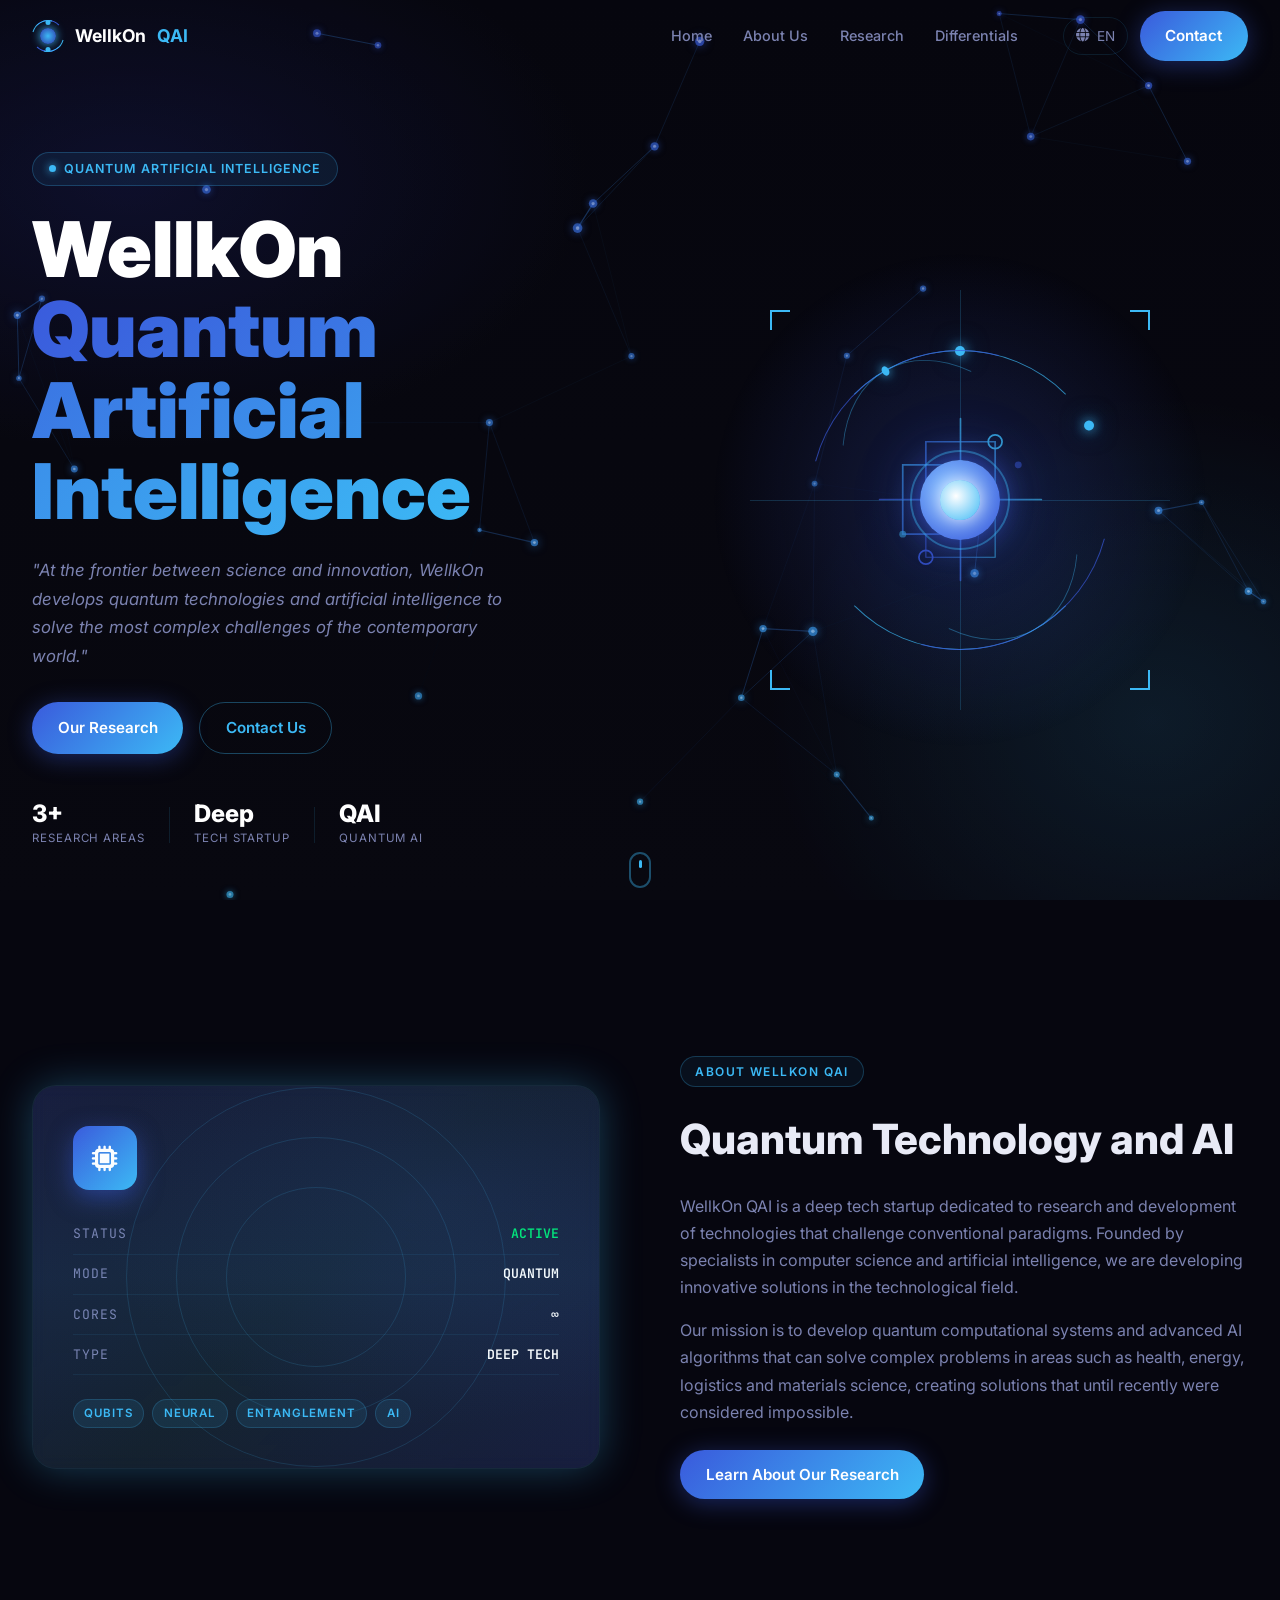
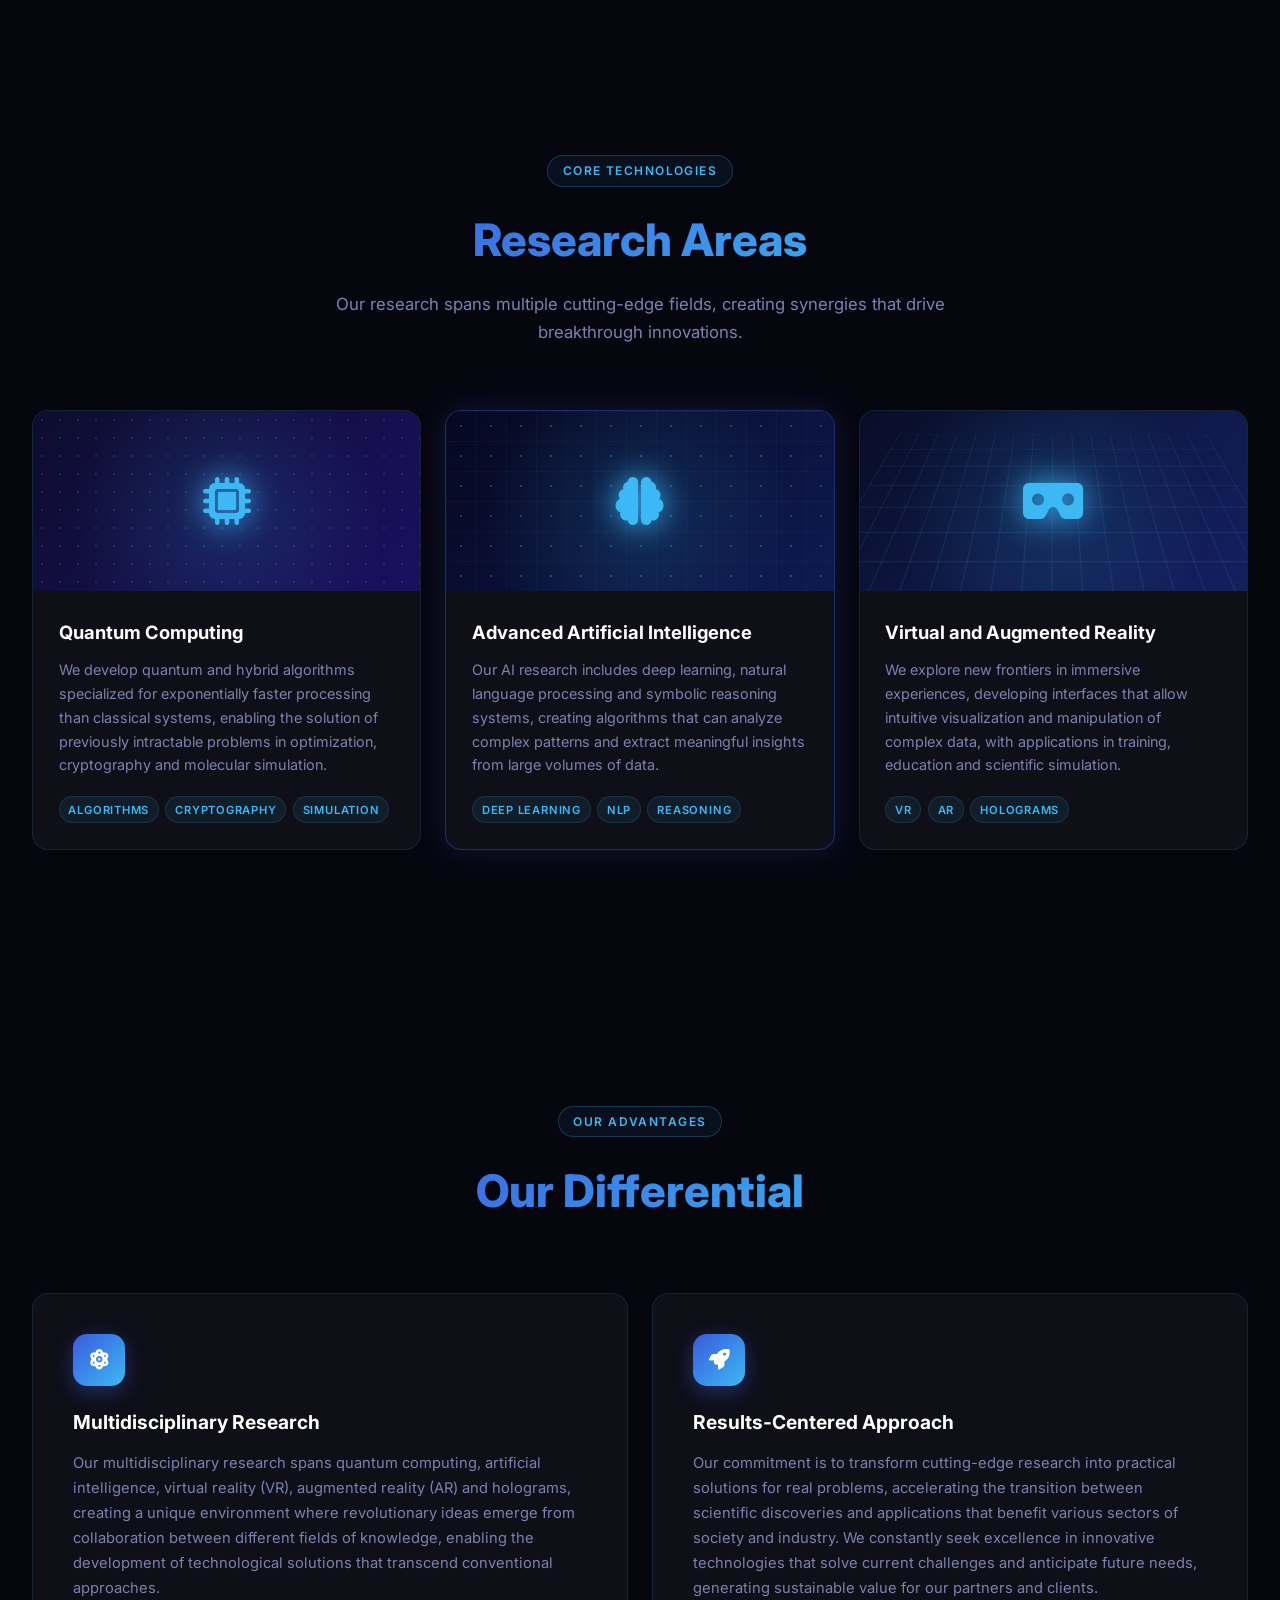
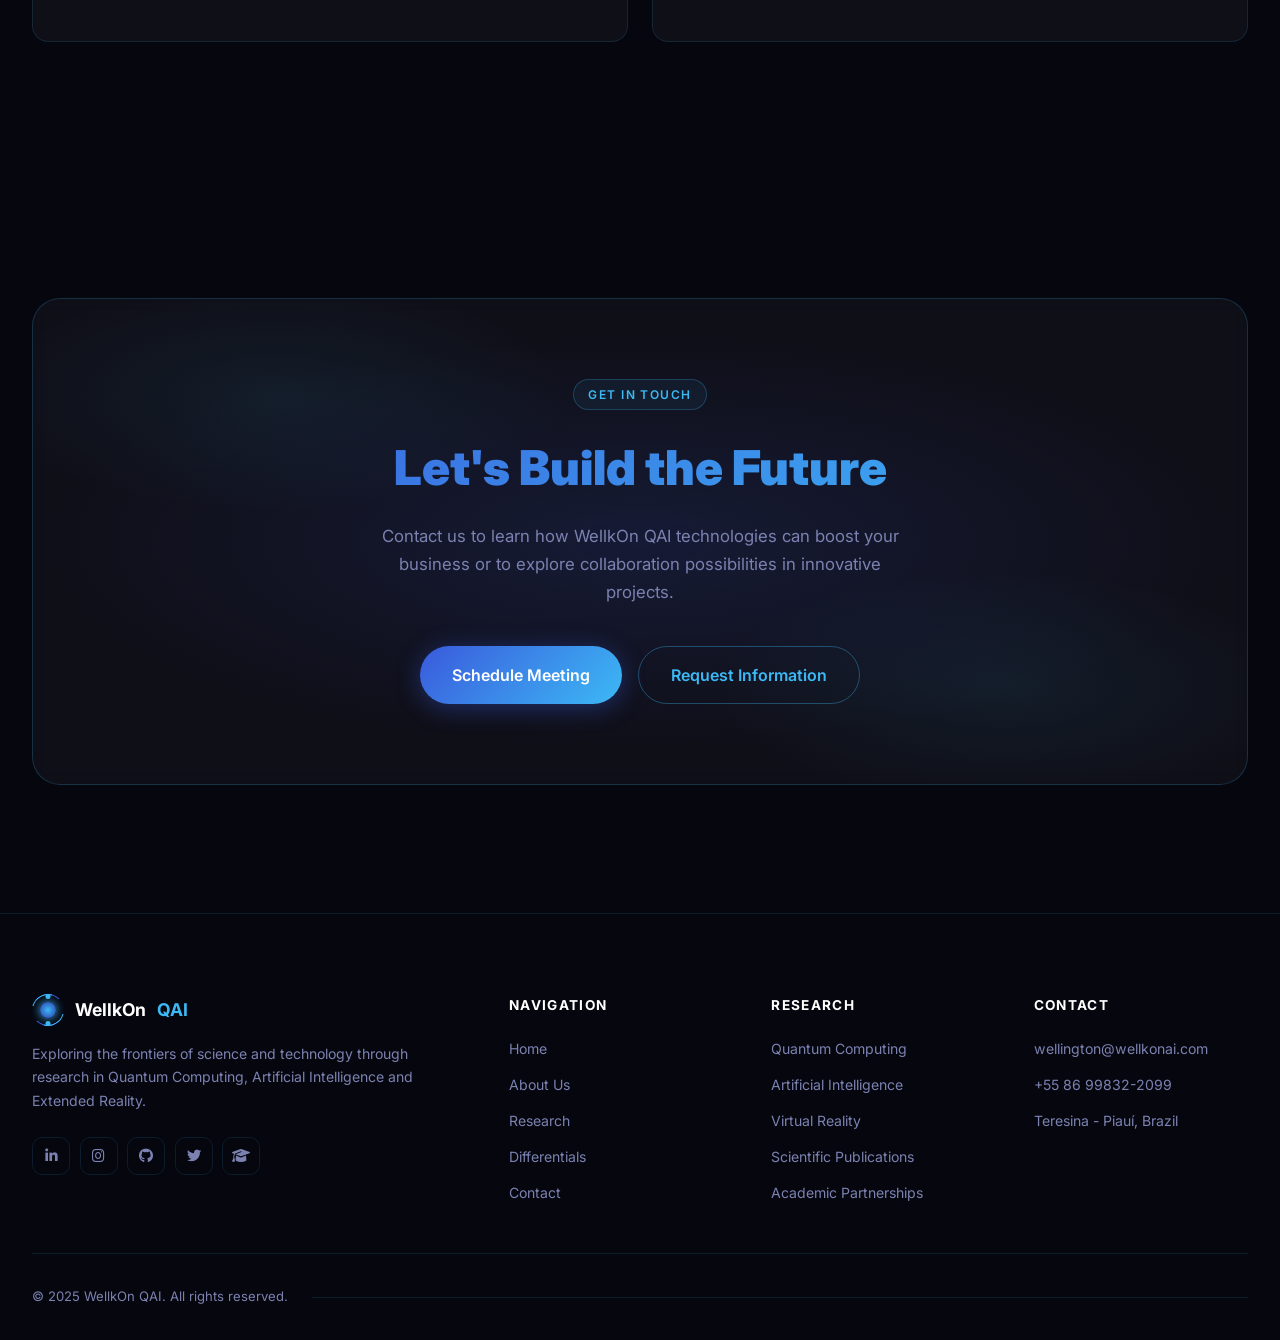
==== commit 92bbd671: "Corrige ortografia: QBits → Qubits" ====
--- a/landing/index.html
+++ b/landing/index.html
@@ -179,7 +179,7 @@
                         <div class="hd-row"><span class="hd-key">TYPE</span><span class="hd-val">DEEP TECH</span></div>
                     </div>
                     <div class="holo-tags">
-                        <span>QBits</span><span>Neural</span><span>Entanglement</span><span>AI</span>
+                        <span>Qubits</span><span>Neural</span><span>Entanglement</span><span>AI</span>
                     </div>
                     <div class="holo-scan"></div>
                 </div>
--- a/landing/assets/css/style.css
+++ b/landing/assets/css/style.css
@@ -134,7 +134,7 @@
 }
 .header.scrolled {
     background: rgba(6, 6, 15, .88);
-    backdrop-filter: blur(20px);
+    backdrop-filter: blur(8px);
     box-shadow: 0 1px 0 var(--border);
 }
 
@@ -410,7 +410,7 @@
     border-radius: 24px;
     padding: 2.5rem;
     overflow: hidden;
-    backdrop-filter: blur(20px);
+    backdrop-filter: blur(8px);
     box-shadow: var(--glow);
 }
 .holo-glow {
@@ -625,7 +625,7 @@
     padding: 5rem 3rem;
     text-align: center;
     overflow: hidden;
-    backdrop-filter: blur(20px);
+    backdrop-filter: blur(8px);
 }
 .cta-gfx {
     position: absolute; inset: 0;
@@ -717,7 +717,7 @@
         position: fixed;
         top: var(--nav-h); left: 0; right: 0;
         background: rgba(6,6,15,.97);
-        backdrop-filter: blur(24px);
+        backdrop-filter: blur(14px);
         flex-direction: column;
         padding: 1.5rem;
         gap: .25rem;
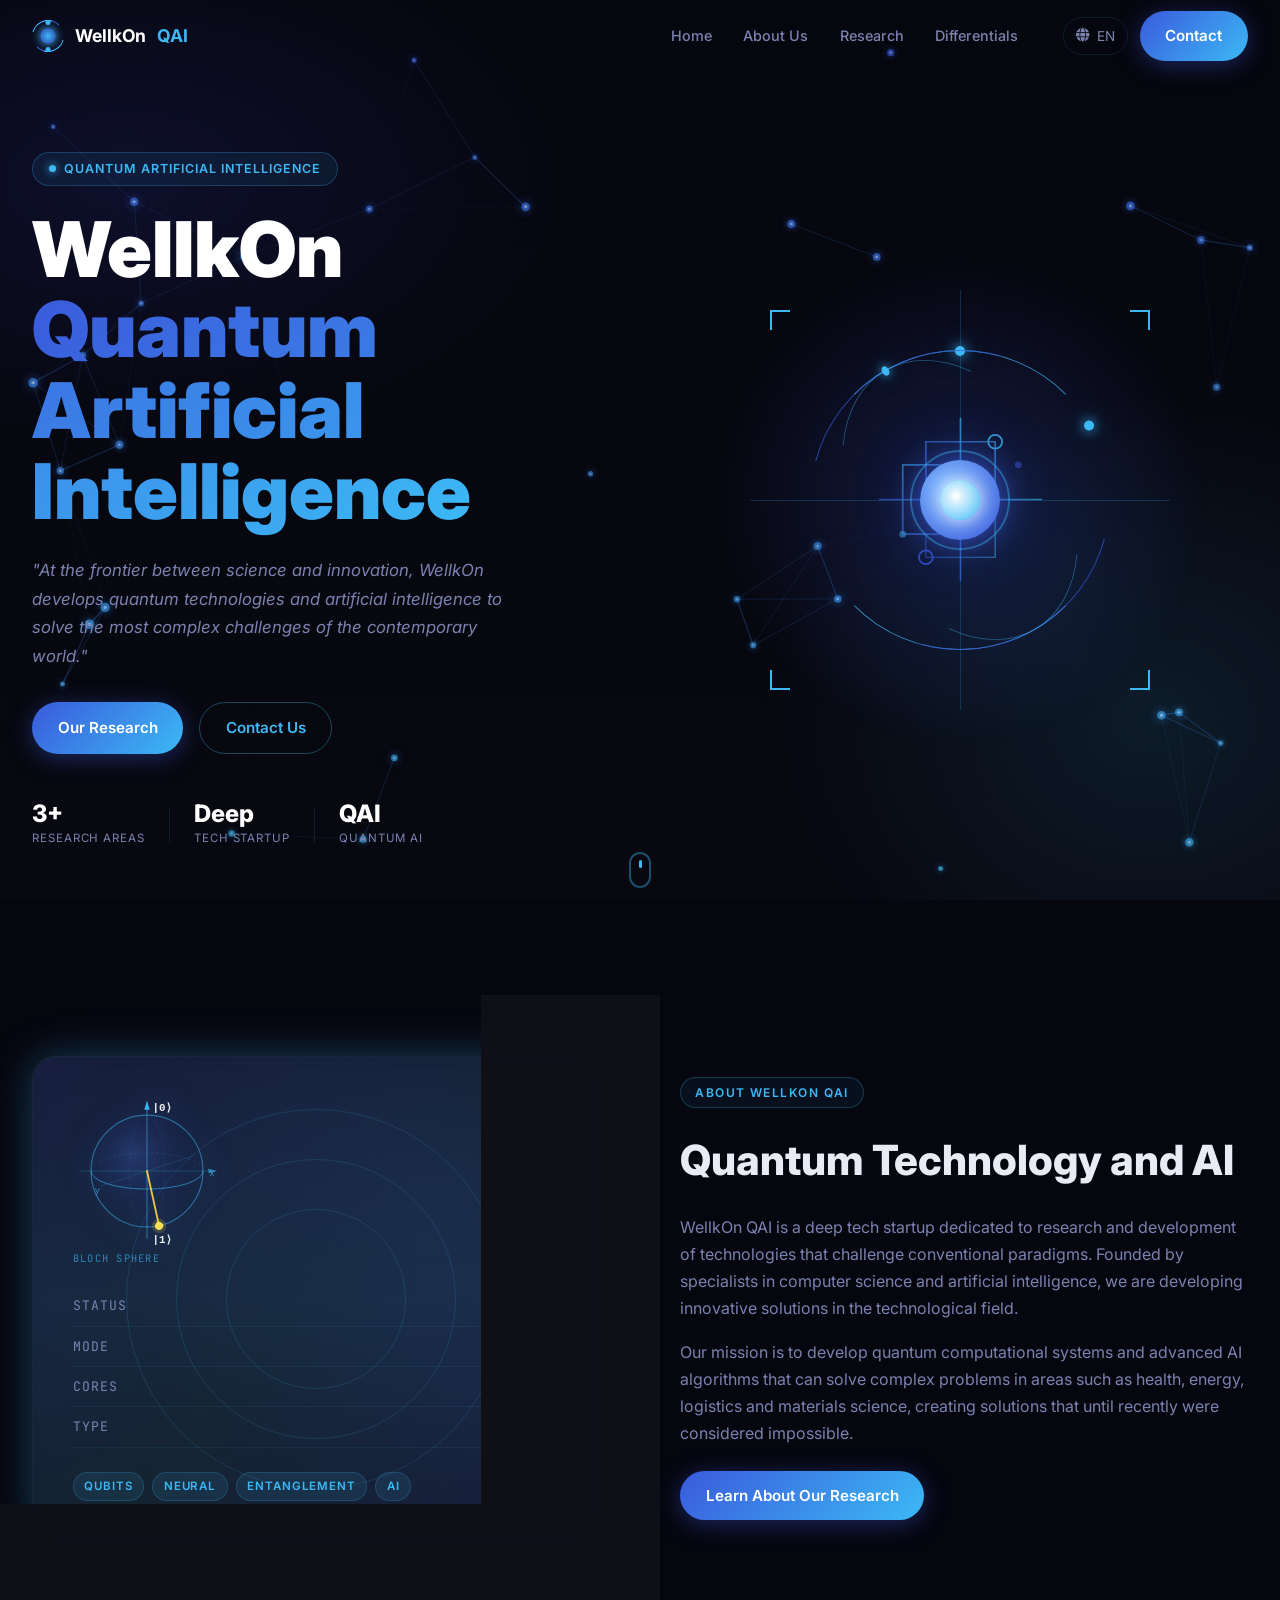
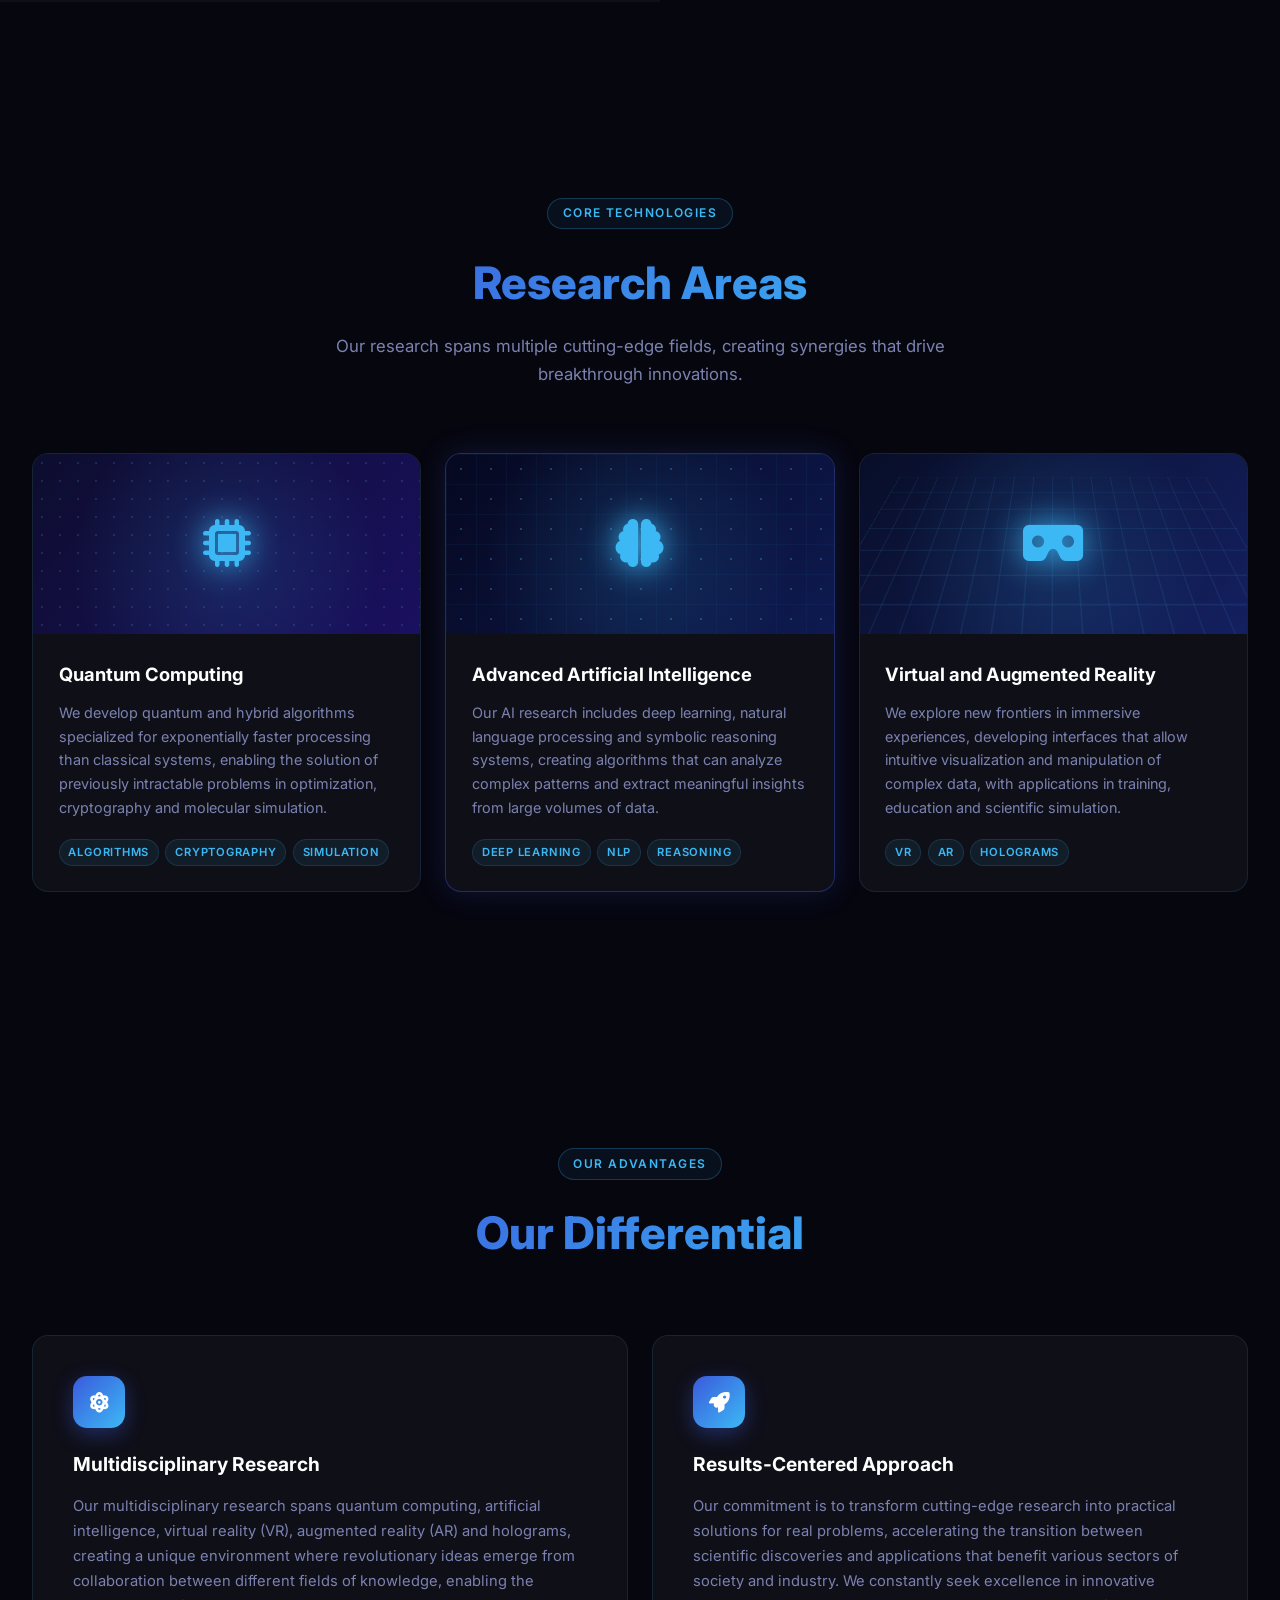
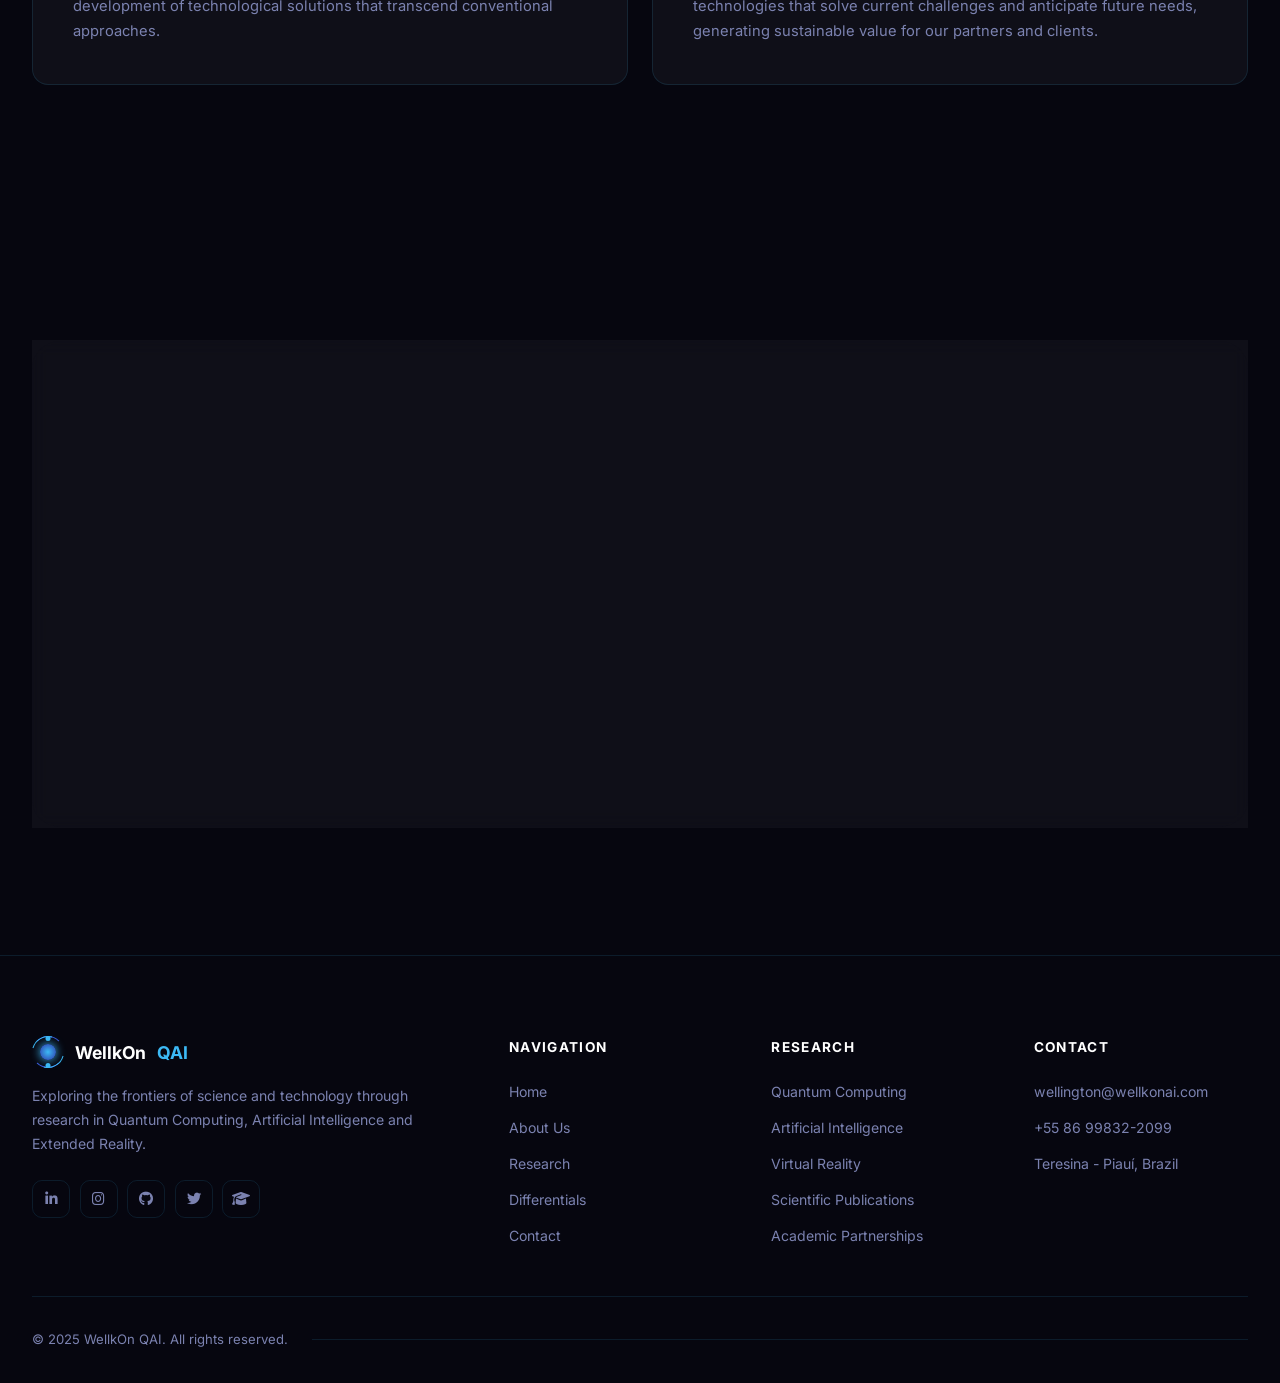
==== commit 4ddabd3a: "Substitui icone chip pela esfera de Bloch animada no cartao holografico" ====
--- a/landing/index.html
+++ b/landing/index.html
@@ -171,7 +171,50 @@
                         <div class="hr hr2"></div>
                         <div class="hr hr3"></div>
                     </div>
-                    <div class="holo-icon"><i class="fas fa-microchip"></i></div>
+                    <!-- Bloch Sphere -->
+                    <div class="bloch-wrap">
+                        <svg class="bloch-svg" viewBox="-82 -82 164 164" xmlns="http://www.w3.org/2000/svg">
+                            <defs>
+                                <radialGradient id="bsGrad" cx="38%" cy="35%">
+                                    <stop offset="0%"   stop-color="rgba(90,140,255,0.18)"/>
+                                    <stop offset="100%" stop-color="rgba(10,20,90,0.04)"/>
+                                </radialGradient>
+                            </defs>
+                            <!-- Sphere body -->
+                            <circle cx="0" cy="0" r="62" fill="url(#bsGrad)"/>
+                            <circle cx="0" cy="0" r="62" fill="none" stroke="rgba(60,185,245,0.5)" stroke-width="1.3"/>
+                            <!-- Equator back (dashed) -->
+                            <ellipse cx="0" cy="0" rx="62" ry="20" fill="none" stroke="rgba(60,185,245,0.2)" stroke-width="0.8" stroke-dasharray="3,3"/>
+                            <!-- Equator front -->
+                            <path d="M -62,0 A 62,20 0 0 0 62,0" fill="none" stroke="rgba(60,185,245,0.55)" stroke-width="1.1"/>
+                            <!-- Longitude (back, dashed) -->
+                            <ellipse cx="0" cy="0" rx="20" ry="62" fill="none" stroke="rgba(60,185,245,0.15)" stroke-width="0.8" stroke-dasharray="3,3"/>
+                            <!-- Z axis -->
+                            <line x1="0" y1="-75" x2="0" y2="75" stroke="rgba(60,185,245,0.6)" stroke-width="1"/>
+                            <polygon points="0,-78 -3,-68 3,-68" fill="rgba(60,185,245,0.95)"/>
+                            <!-- X axis -->
+                            <line x1="-75" y1="0" x2="75" y2="0" stroke="rgba(60,185,245,0.32)" stroke-width="0.8"/>
+                            <polygon points="78,0 68,-2.5 68,2.5" fill="rgba(60,185,245,0.6)"/>
+                            <!-- Y axis (perspective) -->
+                            <line x1="-52" y1="17" x2="52" y2="-17" stroke="rgba(60,185,245,0.22)" stroke-width="0.8"/>
+                            <!-- Labels -->
+                            <text x="6"   y="-67" fill="rgba(255,255,255,0.95)" font-size="12" font-family="monospace" font-weight="600">|0⟩</text>
+                            <text x="6"   y="80"  fill="rgba(255,255,255,0.95)" font-size="12" font-family="monospace" font-weight="600">|1⟩</text>
+                            <text x="69"  y="5"   fill="rgba(60,185,245,0.8)"   font-size="10" font-family="monospace">x</text>
+                            <text x="-58" y="24"  fill="rgba(60,185,245,0.7)"   font-size="10" font-family="monospace">y</text>
+                            <!-- State vector precessing around Z axis -->
+                            <g>
+                                <!-- Glow ring -->
+                                <circle cx="44" cy="-44" r="8"   fill="rgba(255,210,60,0.18)"/>
+                                <!-- Vector line -->
+                                <line   x1="0" y1="0" x2="44" y2="-44" stroke="rgba(255,210,60,0.95)" stroke-width="2" stroke-linecap="round"/>
+                                <!-- Vector tip -->
+                                <circle cx="44" cy="-44" r="4.5" fill="rgba(255,225,80,1)"/>
+                                <animateTransform attributeName="transform" type="rotate" from="0 0 0" to="360 0 0" dur="7s" repeatCount="indefinite"/>
+                            </g>
+                        </svg>
+                        <span class="bloch-label">Bloch Sphere</span>
+                    </div>
                     <div class="holo-data">
                         <div class="hd-row"><span class="hd-key">STATUS</span><span class="hd-val hd-online">ACTIVE</span></div>
                         <div class="hd-row"><span class="hd-key">MODE</span><span class="hd-val">QUANTUM</span></div>
--- a/landing/assets/css/style.css
+++ b/landing/assets/css/style.css
@@ -450,6 +450,26 @@
     font-size: 1.6rem; color: #fff;
     box-shadow: 0 8px 24px rgba(58,90,220,.5);
     margin-bottom: 1.5rem;
+}
+
+/* Bloch Sphere */
+.bloch-wrap {
+    position: relative; z-index: 1;
+    display: flex; flex-direction: column; align-items: flex-start;
+    margin-bottom: 1.2rem;
+}
+.bloch-svg {
+    width: 148px; height: 148px;
+    overflow: visible;
+    filter: drop-shadow(0 0 14px rgba(58,90,220,.5));
+}
+.bloch-label {
+    font-family: var(--mono);
+    font-size: .65rem;
+    color: rgba(60,185,245,.65);
+    text-transform: uppercase;
+    letter-spacing: .12em;
+    margin-top: .35rem;
 }
 
 .holo-data { position: relative; z-index: 1; margin-bottom: 1.5rem; }
